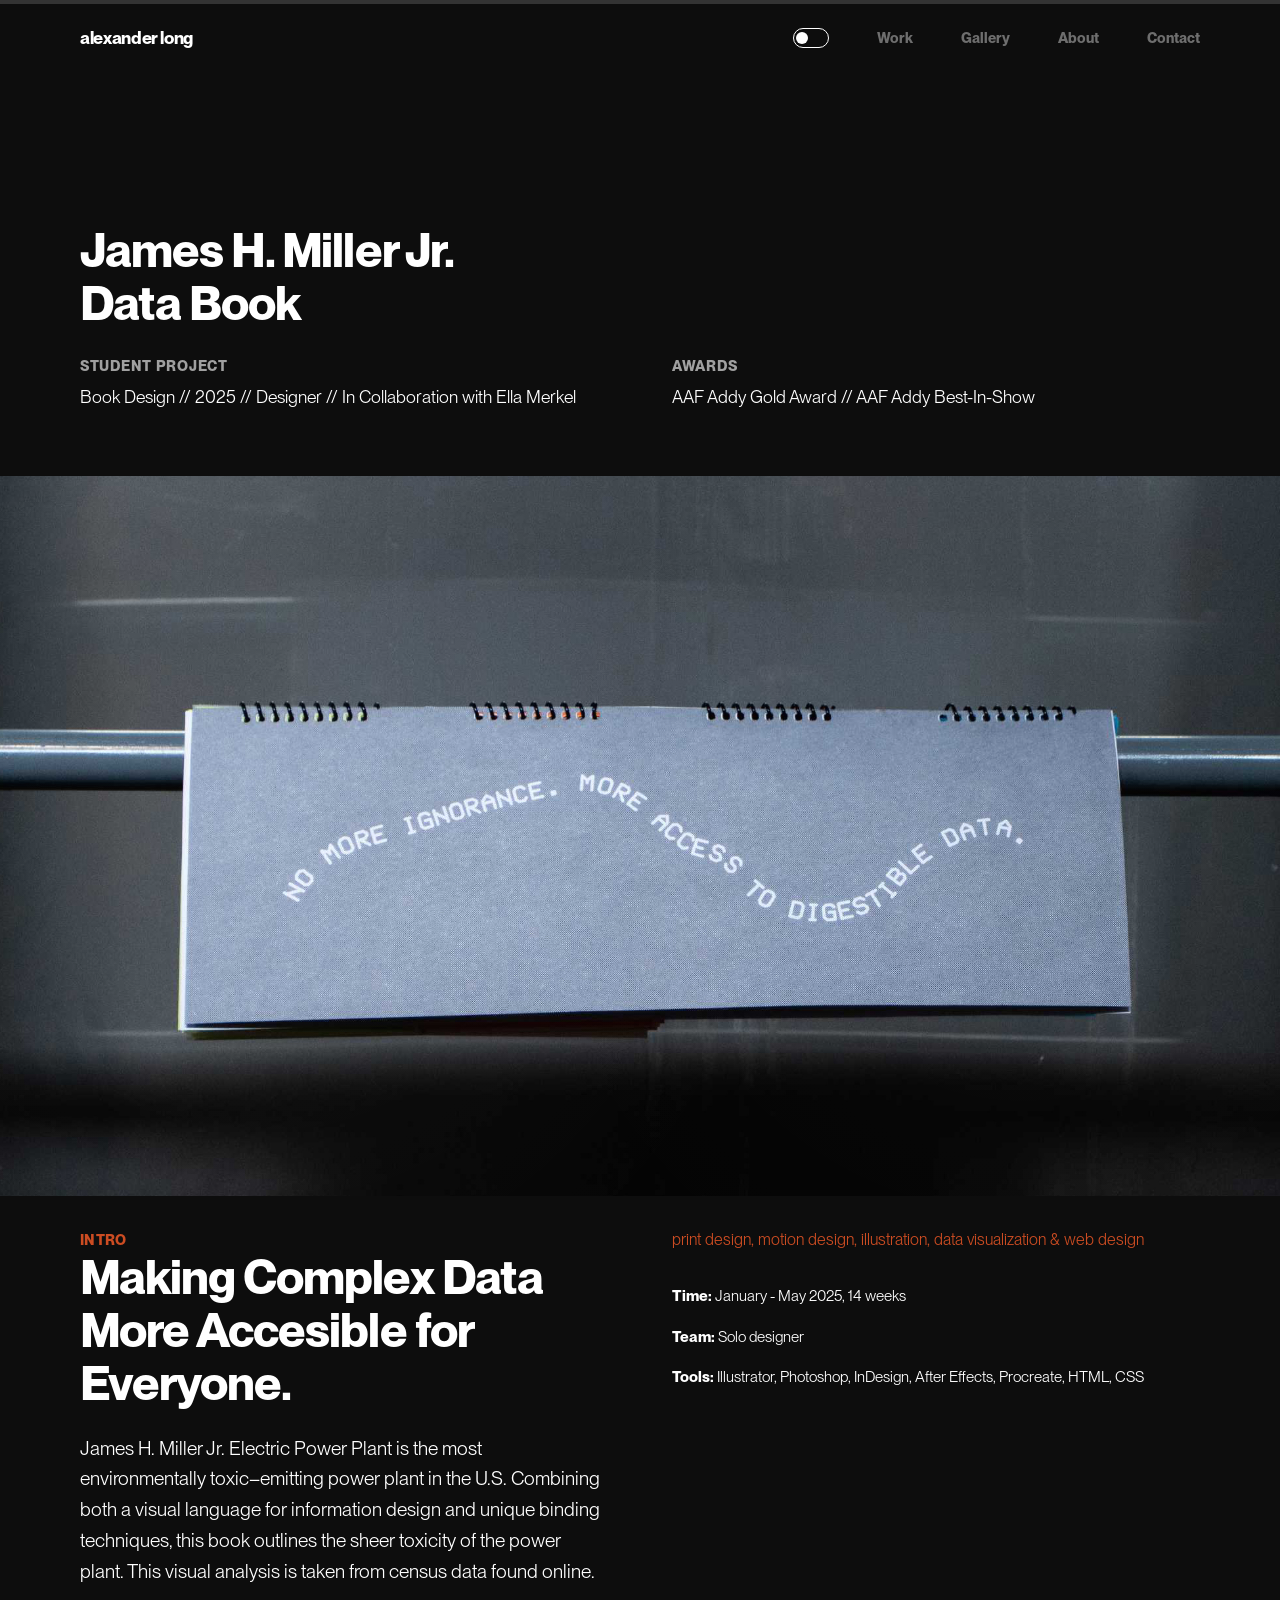
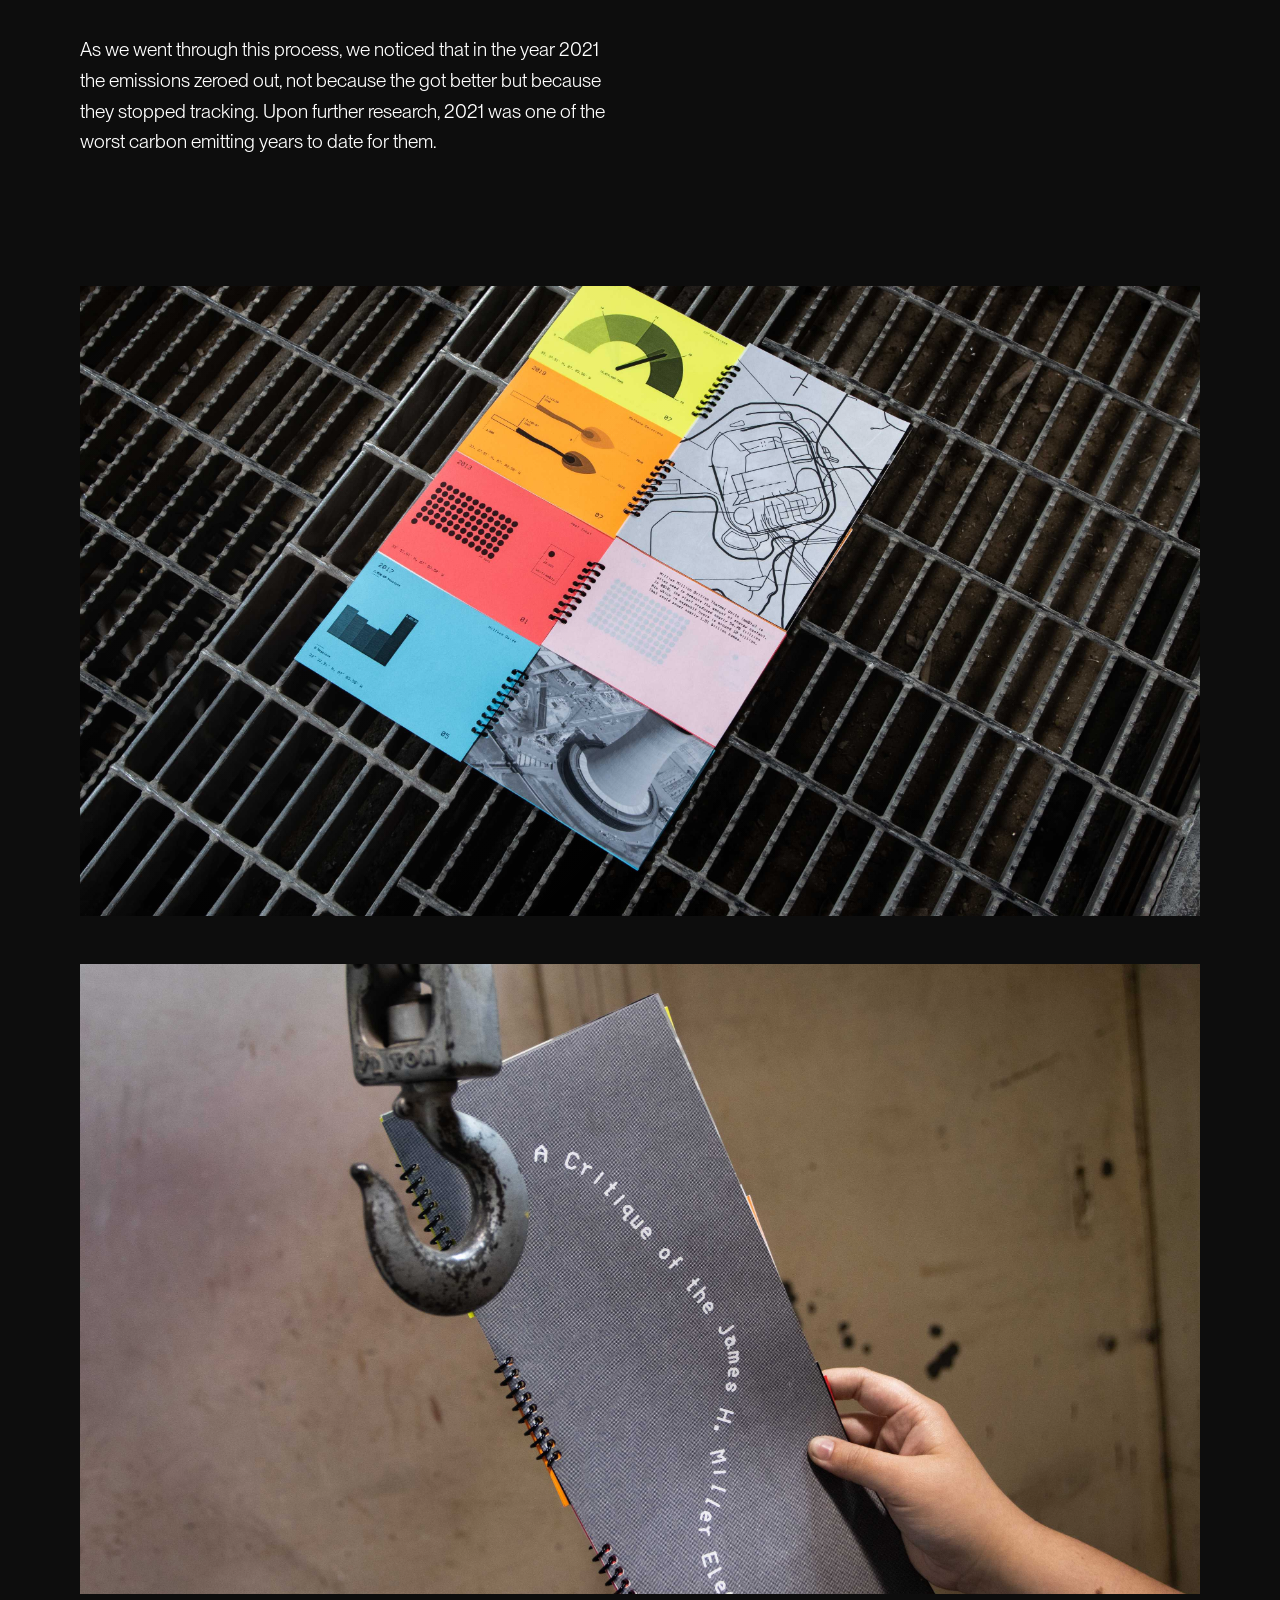
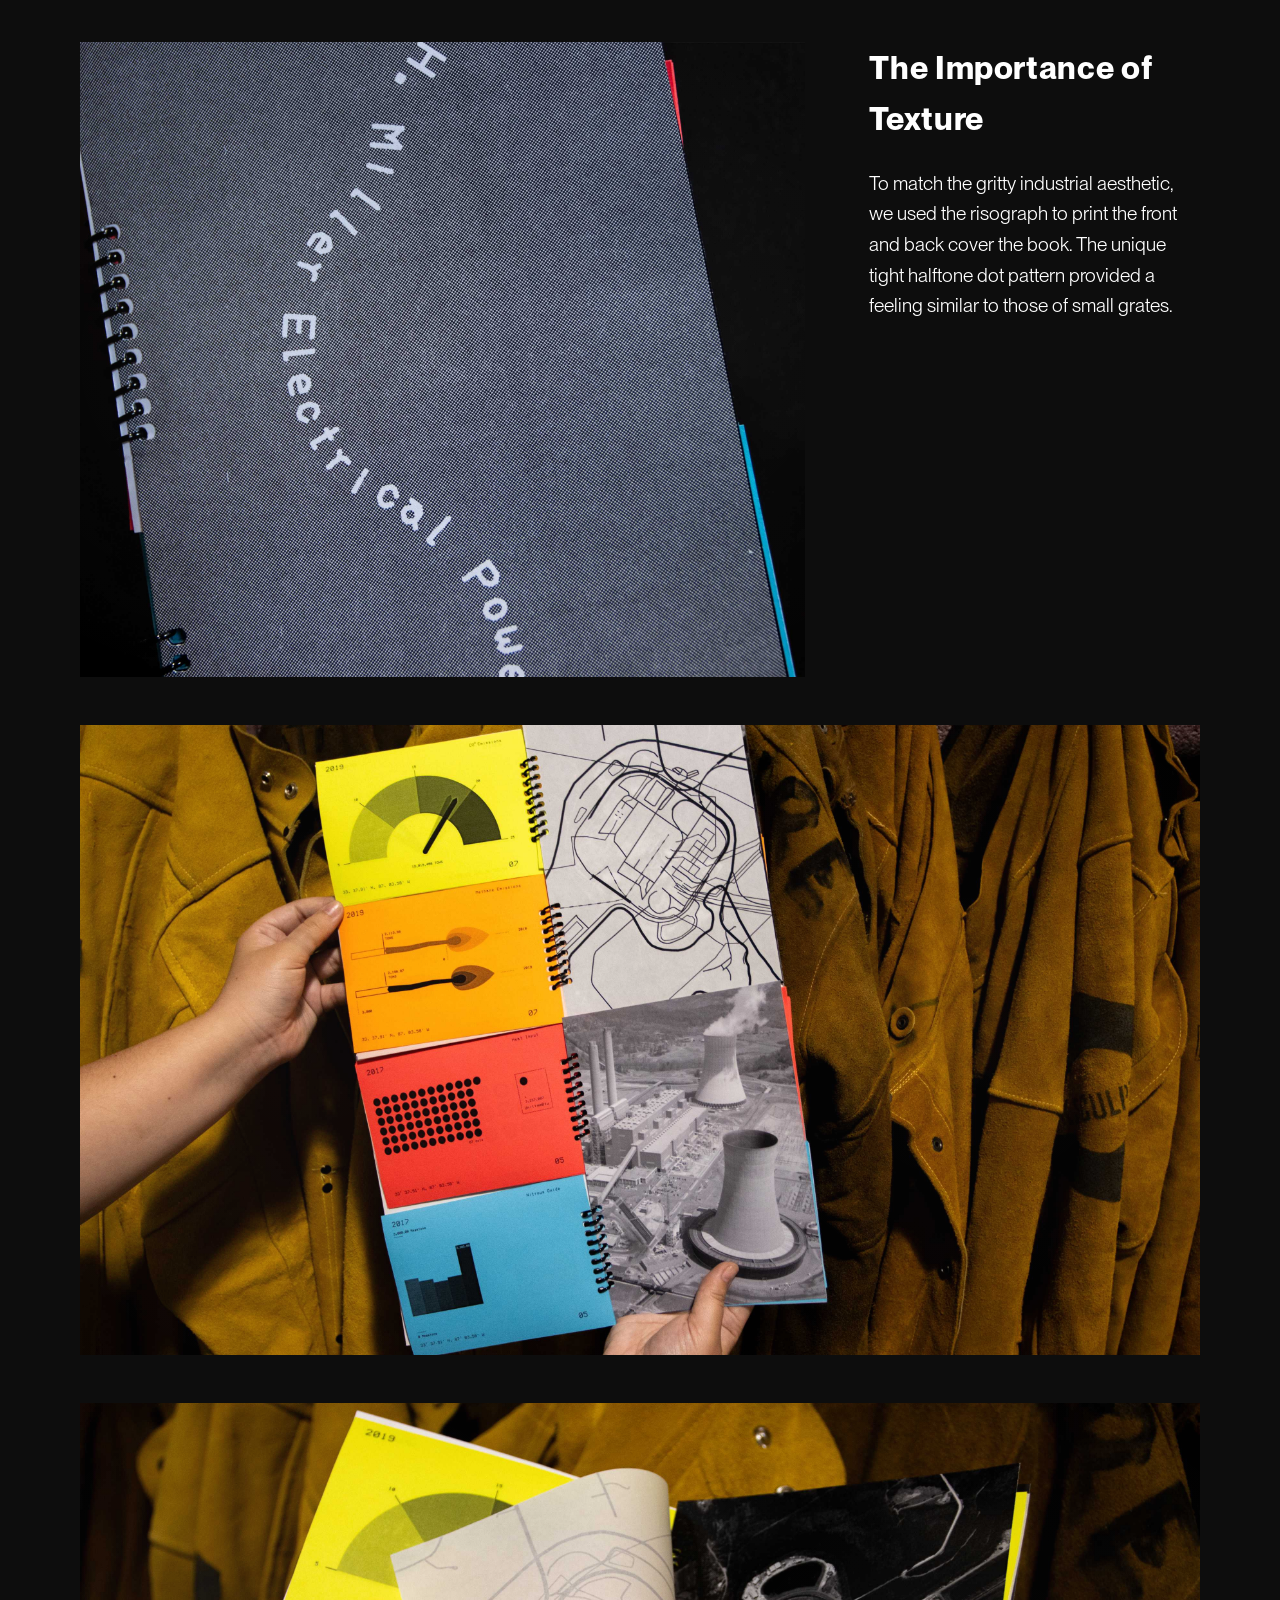
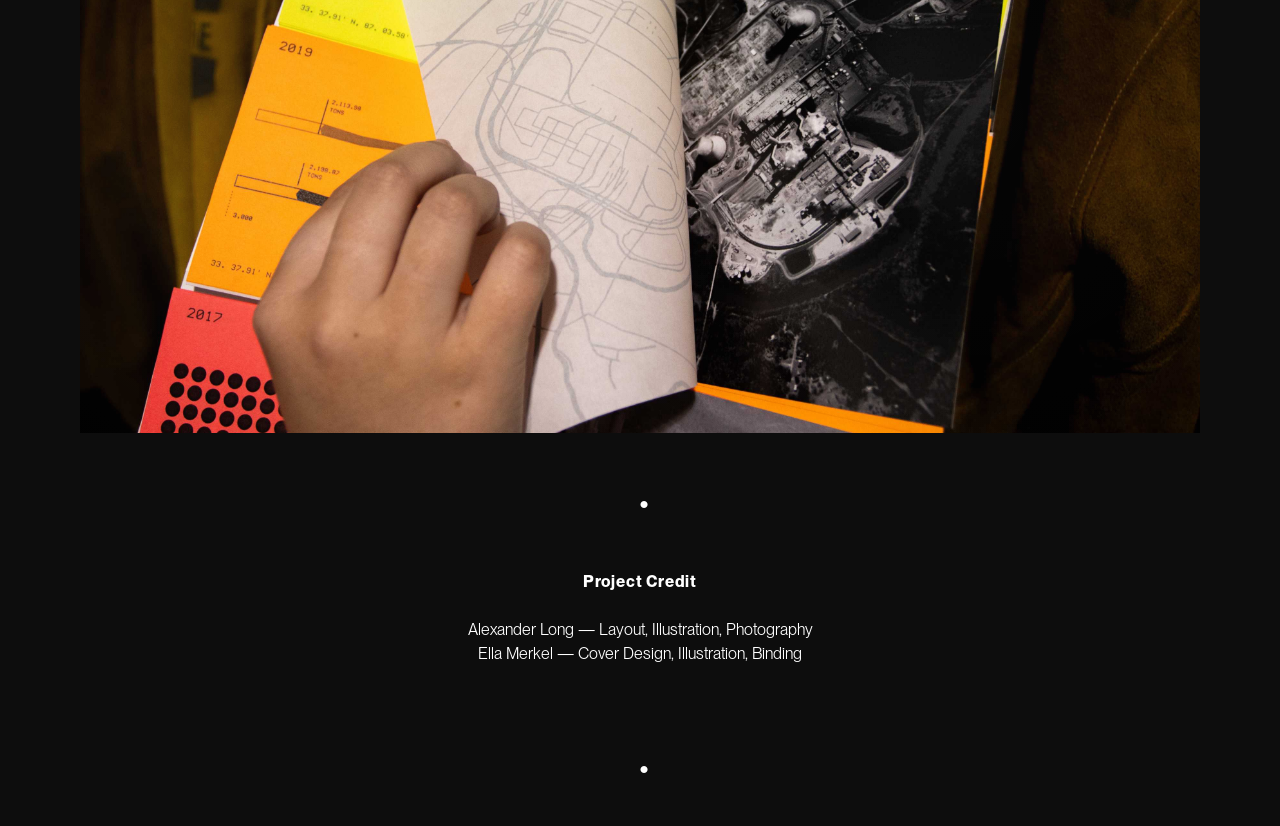
==== index.html @ 1f90d783 "Add project metadata section to the right of intro Co-authored-by: Cursor <cursoragent@cursor.com>" ====
<!DOCTYPE html>
<html lang="en">
<head>
    <meta charset="UTF-8">
    <meta name="viewport" content="width=device-width, initial-scale=1.0">
    <title>Alexander Long - Portfolio</title>
    <link rel="stylesheet" href="styles.css">
</head>
<body>
    <div id="scroll-progress">
        <div id="scroll-progress-bar"></div>
    </div>

    <div id="loading-screen">
        <div class="loading-icon"></div>
    </div>

    <header>
        <div class="logo">alexander long</div>
        <nav>
            <button id="theme-toggle" aria-label="Toggle dark/light mode">
                <span class="toggle-slider"></span>
            </button>
            <ul>
                <li><a href="#work" class="active">Work</a></li>
                <li><a href="page2.html">Gallery</a></li>
                <li><a href="#about">About</a></li>
                <li><a href="#contact">Contact</a></li>
            </ul>
        </nav>
    </header>

    <main>
        <section class="project-title">
            <h1 id="project-heading">James H. Miller Jr.<br>Data Book Design</h1>
        </section>

        <section class="project-info">
            <div class="info-section">
                <h3>Student Project</h3>
                <p>Book Design // 2025 // Designer // In Collaboration with Ella Merkel</p>
            </div>
            <div class="info-section">
                <h3>Awards</h3>
                <p>AAF Addy Gold Award // AAF Addy Best-In-Show</p>
            </div>
        </section>

        <div id="gallery-container">
            <section class="content-area"></section>
        </div>

        <section class="intro-section">
            <div class="intro-left">
                <h3 class="intro-label">INTRO</h3>
                <h2 class="intro-title">An Environmental Critique of an Electrical Power Plant</h2>
                <div class="intro-content">
                    <p>TGR Learning Labs are a signature part of Tiger Woods' TGR Foundation, supported by direct investment and involvement from Tiger himself. Launched in 2006 with a focus on closing the opportunity gap for students from under-resourced communities, each individual Learning Lab empowers young people to create a future all their own.</p>
                    <p>With a flagship location in Anaheim and plans for more in the works, the team asked us to help them build a brand that could scale nationally and attract more students than ever before.</p>
                </div>
            </div>
            <div class="intro-metadata">
                <p class="metadata-tags">print design, motion design, illustration, data visualization & web design</p>
                <p class="metadata-item"><strong>Time:</strong> January - May 2025, 14 weeks</p>
                <p class="metadata-item"><strong>Team:</strong> Solo designer</p>
                <p class="metadata-item"><strong>Tools:</strong> Illustrator, Photoshop, InDesign, After Effects, Procreate, HTML, CSS</p>
            </div>
        </section>

        <div id="gallery-container-rest">
            <section class="content-area"></section>
            <section class="content-area"></section>
            <section class="content-area"></section>
        </div>

        <section class="image-text-section">
            <div class="image-text-image">
                <section class="content-area"></section>
            </div>
            <div class="image-text-content">
                <h3 class="image-text-label">The Importance of Texture</h3>
                <p>Add your text content here. This section appears to the right of the 4th image and uses the same styling as the intro section paragraphs.</p>
            </div>
        </section>

        <div id="gallery-container-end">
            <section class="content-area"></section>
            <section class="content-area"></section>
        </div>

        <section class="project-credit">
            <h2>Project Credit</h2>
            <div class="credit-list">
                <p>Alexander Long — Layout, Illustration, Photography</p>
                <p>Ella Merkel — Cover Design, Illustration, Binding</p>
            </div>
        </section>
    </main>

    <script data-cfasync="false" src="/cdn-cgi/scripts/5c5dd728/cloudflare-static/email-decode.min.js"></script><script>
        // Loading screen animation
        (function() {
            var loadingScreen = document.getElementById('loading-screen');
            var startTime = Date.now();
            var minLoadTime = 800; // Minimum 1.5 seconds
            
            window.addEventListener('load', function() {
                var elapsed = Date.now() - startTime;
                var remaining = Math.max(0, minLoadTime - elapsed);
                
                setTimeout(function() {
                    loadingScreen.classList.add('loaded');
                }, remaining);
            });
        })();

        // Load project data from Pages CMS–editable JSON (images + title + content)
        (function loadProjectData() {
            const containerFirst = document.getElementById('gallery-container');
            const containerRest = document.getElementById('gallery-container-rest');
            const imageTextSection = document.querySelector('.image-text-section .image-text-image');
            const imageTextContent = document.querySelector('.image-text-content');
            const containerEnd = document.getElementById('gallery-container-end');
            const heading = document.getElementById('project-heading');
            const introLabel = document.querySelector('.intro-label');
            const introTitle = document.querySelector('.intro-title');
            const introContent = document.querySelector('.intro-content');
            
            fetch('data/project.json')
                .then(function(res) { return res.ok ? res.json() : Promise.reject(); })
                .then(function(data) {
                    // Update project title
                    if (data.title && heading) heading.innerHTML = data.title;
                    
                    // Update intro section
                    if (data.intro_label && introLabel) introLabel.textContent = data.intro_label;
                    if (data.intro_title && introTitle) introTitle.textContent = data.intro_title;
                    if (data.intro_content && introContent) {
                        introContent.innerHTML = '';
                        var paragraphs = data.intro_content.split('\n\n');
                        paragraphs.forEach(function(para) {
                            if (para.trim()) {
                                var p = document.createElement('p');
                                p.textContent = para.trim();
                                introContent.appendChild(p);
                            }
                        });
                    }
                    
                    // Update image-text section content
                    if (imageTextContent) {
                        imageTextContent.innerHTML = '';
                        if (data.image_text_label) {
                            var label = document.createElement('h3');
                            label.className = 'image-text-label';
                            label.textContent = data.image_text_label;
                            imageTextContent.appendChild(label);
                        }
                        if (data.image_text_content) {
                            var p = document.createElement('p');
                            p.textContent = data.image_text_content;
                            imageTextContent.appendChild(p);
                        }
                    }
                    
                    // Load images
                    if (data.sections && Array.isArray(data.sections)) {
                        // First image goes in gallery-container
                        if (containerFirst && data.sections[0]) {
                            containerFirst.innerHTML = '';
                            var el = document.createElement('section');
                            el.className = 'content-area';
                            if (data.sections[0].image && data.sections[0].image.trim()) {
                                var img = document.createElement('img');
                                img.src = data.sections[0].image.replace(/^\//, '');
                                img.alt = '';
                                img.setAttribute('loading', 'lazy');
                                el.appendChild(img);
                            }
                            containerFirst.appendChild(el);
                        }
                        // Images 2-3 go in gallery-container-rest
                        if (containerRest) {
                            containerRest.innerHTML = '';
                            data.sections.slice(1, 3).forEach(function(section) {
                                var el = document.createElement('section');
                                el.className = 'content-area';
                                if (section.image && section.image.trim()) {
                                    var img = document.createElement('img');
                                    img.src = section.image.replace(/^\//, '');
                                    img.alt = '';
                                    img.setAttribute('loading', 'lazy');
                                    el.appendChild(img);
                                }
                                containerRest.appendChild(el);
                            });
                        }
                        // 4th image goes in image-text-section
                        if (imageTextSection && data.sections[3]) {
                            imageTextSection.innerHTML = '';
                            var el = document.createElement('section');
                            el.className = 'content-area';
                            if (data.sections[3].image && data.sections[3].image.trim()) {
                                var img = document.createElement('img');
                                img.src = data.sections[3].image.replace(/^\//, '');
                                img.alt = '';
                                img.setAttribute('loading', 'lazy');
                                el.appendChild(img);
                            }
                            imageTextSection.appendChild(el);
                        }
                        // Images 5-6 go in gallery-container-end
                        if (containerEnd) {
                            containerEnd.innerHTML = '';
                            data.sections.slice(4).forEach(function(section) {
                                var el = document.createElement('section');
                                el.className = 'content-area';
                                if (section.image && section.image.trim()) {
                                    var img = document.createElement('img');
                                    img.src = section.image.replace(/^\//, '');
                                    img.alt = '';
                                    img.setAttribute('loading', 'lazy');
                                    el.appendChild(img);
                                }
                                containerEnd.appendChild(el);
                            });
                        }
                    }
                })
                .catch(function() { /* keep default HTML */ });
        })();

        // Header show/hide on scroll
        let lastScrollTop = 0;
        const header = document.querySelector('header');
        const scrollThreshold = 100; // Minimum scroll before hiding header

        window.addEventListener('scroll', function() {
            let scrollTop = window.pageYOffset || document.documentElement.scrollTop;
            
            // Only apply effect after scrolling past threshold
            if (scrollTop > scrollThreshold) {
                if (scrollTop > lastScrollTop) {
                    // Scrolling down - hide header
                    header.classList.add('header-hidden');
                } else {
                    // Scrolling up - show header
                    header.classList.remove('header-hidden');
                }
            } else {
                // Near top of page - always show header
                header.classList.remove('header-hidden');
            }
            
            lastScrollTop = scrollTop;
        });


        // First image bleed-to-edge scroll effect
        (function() {
            var firstGallery = document.getElementById('gallery-container');
            var introSection = document.querySelector('.intro-section');
            
            if (!firstGallery || !introSection) return;
            
            function handleScroll() {
                var introTop = introSection.getBoundingClientRect().top;
                var windowHeight = window.innerHeight;
                
                // Start transition when intro section is about to come into view
                if (introTop < windowHeight * 1.2) {
                    firstGallery.classList.add('scrolled');
                } else {
                    firstGallery.classList.remove('scrolled');
                }
            }
            
            window.addEventListener('scroll', handleScroll);
            handleScroll(); // Check initial state
        })();

        // Scroll progress indicator
        (function() {
            var progressBar = document.getElementById('scroll-progress-bar');
            
            function updateProgressBar() {
                var scrollTop = window.pageYOffset || document.documentElement.scrollTop;
                var docHeight = document.documentElement.scrollHeight - document.documentElement.clientHeight;
                var scrollPercent = (scrollTop / docHeight) * 100;
                
                if (progressBar) {
                    progressBar.style.width = scrollPercent + '%';
                }
            }
            
            window.addEventListener('scroll', updateProgressBar);
            window.addEventListener('resize', updateProgressBar);
            updateProgressBar(); // Initial state
        })();

        // Theme toggle functionality
        (function() {
            var themeToggle = document.getElementById('theme-toggle');
            var html = document.documentElement;
            
            // Check for saved theme preference or default to dark
            var currentTheme = localStorage.getItem('theme') || 'dark';
            
            // Apply saved theme on load
            if (currentTheme === 'light') {
                html.setAttribute('data-theme', 'light');
            } else {
                html.removeAttribute('data-theme');
            }
            
            // Toggle theme on button click
            themeToggle.addEventListener('click', function() {
                var theme = html.getAttribute('data-theme');
                
                if (theme === 'light') {
                    html.removeAttribute('data-theme');
                    localStorage.setItem('theme', 'dark');
                } else {
                    html.setAttribute('data-theme', 'light');
                    localStorage.setItem('theme', 'light');
                }
            });
        })();
    </script>
</body>
</html>
---- styles.css ----
/* Portfolio site – main stylesheet */

@font-face {
    font-family: 'PP Neue Montreal';
    src: url('fonts/PPNeueMontreal-Book.otf') format('opentype');
    font-weight: 400;
    font-style: normal;
}

@font-face {
    font-family: 'PP Neue Montreal';
    src: url('fonts/PPNeueMontreal-Bold.otf') format('opentype');
    font-weight: 700;
    font-style: normal;
}

:root {
    --bg-color: #0D0D0D;
    --text-color: #ffffff;
    --text-secondary: #a0a0a0;
    --accent-color: #ffffff;
}

[data-theme="light"] {
    --bg-color: #ffffff;
    --text-color: #0D0D0D;
    --text-secondary: #666666;
    --accent-color: #0D0D0D;
}

[data-theme="light"] #scroll-progress {
    background-color: #e0e0e0;
}

* {
    margin: 0;
    padding: 0;
    box-sizing: border-box;
}

body {
    font-family: 'PP Neue Montreal', sans-serif;
    background-color: var(--bg-color);
    color: var(--text-color);
    line-height: 1.6;
    overflow-x: hidden;
    transition: background-color 0.3s ease, color 0.3s ease;
}

/* Scroll Progress Indicator */
#scroll-progress {
    position: fixed;
    top: 0;
    left: 0;
    width: 100%;
    height: 4px;
    background-color: #333333;
    z-index: 9998;
}

#scroll-progress-bar {
    height: 100%;
    width: 0%;
    background-color: #cc4c22;
    transition: width 0.1s ease-out;
}

/* Loading Screen */
#loading-screen {
    position: fixed;
    top: 0;
    left: 0;
    width: 100%;
    height: 100%;
    background-color: #cc4c22;
    display: flex;
    align-items: center;
    justify-content: center;
    z-index: 9999;
    transition: transform 1.5s cubic-bezier(0.65, 0, 0.35, 1);
}

#loading-screen.loaded {
    transform: translateY(-100%);
}

.loading-icon {
    font-size: 2.5rem;
    animation: flip 1.5s ease-in-out infinite;
}

.loading-icon::before {
    content: '⌛';
    display: block;
}

@keyframes flip {
    0%, 100% {
        transform: rotate(0deg);
    }
    50% {
        transform: rotate(180deg);
    }
}

/* Header */
header {
    display: flex;
    justify-content: space-between;
    align-items: center;
    padding: 1.5rem 5rem;
    position: fixed;
    width: 100%;
    top: 0;
    left: 0;
    z-index: 1000;
    background-color: var(--bg-color);
    transition: transform 0.3s ease, background-color 0.3s ease;
}

header.header-hidden {
    transform: translateY(-100%);
}

@keyframes slideDown {
    from {
        transform: translateY(-100%);
        opacity: 0;
    }
    to {
        transform: translateY(0);
        opacity: 1;
    }
}

.logo {
    font-family: 'PP Neue Montreal', sans-serif;
    font-size: 1.1rem;
    font-weight: 700;
    letter-spacing: -0.02em;
}

nav {
    display: flex;
    align-items: center;
    gap: 3rem;
}

nav ul {
    display: flex;
    list-style: none;
    gap: 3rem;
}

nav a {
    color: var(--text-color);
    text-decoration: none;
    font-size: 0.9rem;
    position: relative;
    padding-bottom: 0.25rem;
    transition: opacity 0.3s ease;
    opacity: 0.4;
    font-weight: 700;
}

nav a::after {
    content: '';
    position: absolute;
    bottom: 0;
    left: 0;
    width: 0;
    height: 2px;
    background-color: var(--accent-color);
    transition: width 0.3s ease;
}

nav a:hover::after {
    width: 100%;
}

nav a:hover {
    opacity: 1;
}

/* Main Content */
main {
    padding-top: 14rem;
    padding-left: 5rem;
    padding-right: 5rem;
    animation: fadeIn 0.8s ease-out 0.2s backwards;
}

/* First gallery container bleeds to edge initially */
#gallery-container {
    margin: 0 -5rem;
    transition: margin 0.6s cubic-bezier(0.4, 0, 0.2, 1);
}

#gallery-container.scrolled {
    margin: 0;
}

#gallery-container .content-area {
    transition: all 0.9s cubic-bezier(0.4, 0, 0.2, 1);
}

@keyframes fadeIn {
    from {
        opacity: 0;
        transform: translateY(20px);
    }
    to {
        opacity: 1;
        transform: translateY(0);
    }
}

/* Project Title */
.project-title {
    margin-bottom: 1.5rem;
}

.project-title h1 {
    font-family: 'PP Neue Montreal', sans-serif;
    font-weight: 700;
    font-size: clamp(2rem, 4vw, 3rem);
    line-height: 1.1;
    letter-spacing: -0.02em;
    margin-bottom: 0.5rem;
    animation: slideUp 0.8s ease-out 0.4s backwards;
}

@keyframes slideUp {
    from {
        opacity: 0;
        transform: translateY(30px);
    }
    to {
        opacity: 1;
        transform: translateY(0);
    }
}

/* Project Info Grid */
.project-info {
    display: grid;
    grid-template-columns: 1fr 1fr;
    gap: 4rem;
    margin-bottom: 4rem;
    animation: fadeIn 0.8s ease-out 0.6s backwards;
}

.info-section h3 {
    font-size: 0.9rem;
    font-weight: 700;
    margin-bottom: 0.25rem;
    letter-spacing: 0.05em;
    text-transform: uppercase;
    color: var(--text-secondary);
}

.info-section p {
    font-size: 1.1rem;
    line-height: 1.8;
    color: var(--text-color);
    font-weight: 400;
}

/* Content Area */
.content-area {
    width: 100%;
    aspect-ratio: 16 / 9;
    background: linear-gradient(135deg, #1a1a1a 0%, #2d2d2d 100%);
    border-radius: 0;
    margin-top: 2rem;
    margin-bottom: 3rem;
    position: relative;
    overflow: hidden;
}

.content-area:last-of-type {
    margin-bottom: 2rem;
}

/* Images from Pages CMS – fill the content area */
.content-area img {
    display: block;
    width: 100%;
    height: 100%;
    object-fit: cover;
}

/* Intro Section */
.intro-section {
    margin: 2rem 0 8rem;
    display: grid;
    grid-template-columns: 1fr 1fr;
    gap: 4rem;
    align-items: start;
}

.intro-left {
    grid-column: 1;
}

/* Image + Text Section (for 4th content area) */
.image-text-section {
    margin-top: 2rem;
    margin-bottom: 3rem;
    display: grid;
    grid-template-columns: 1fr 1fr 1fr;
    gap: 4rem;
    align-items: start;
}

.image-text-image {
    grid-column: 1 / 3;
}

.image-text-image .content-area {
    aspect-ratio: 8 / 7;
    margin-top: 1rem;
    margin-bottom: 0;
}

.image-text-content {
    grid-column: 3;
    display: flex;
    flex-direction: column;
    gap: 1.5rem;
    margin-top: 1rem;
}

.image-text-label {
    font-size: 2rem;
    font-weight: 700;
    color: var(--text-color);
    text-transform: none;
    letter-spacing: 0.02em;
    margin: 0;
}

.image-text-content p {
    font-size: 1.2rem;
    line-height: 1.6;
    color: var(--text-color);
    font-weight: 400;
    margin: 0;
}

.intro-label {
    font-size: 0.9rem;
    font-weight: 700;
    color: #cc4c22;
    text-transform: none;
    letter-spacing: 0.02em;
    margin-bottom: 0rem;
}

.intro-title {
    font-family: 'PP Neue Montreal', sans-serif;
    font-size: clamp(2rem, 4vw, 3rem);
    font-weight: 700;
    line-height: 1.1;
    letter-spacing: -0.02em;
    margin: 0;
}

.intro-content {
    display: flex;
    flex-direction: column;
    gap: 3rem;
    margin-top: 1.5rem;
}

.intro-metadata {
    grid-column: 2;
    display: flex;
    flex-direction: column;
    gap: 1rem;
}

.metadata-tags {
    font-size: 1rem;
    line-height: 1.5;
    color: #cc4c22;
    font-weight: 400;
    margin: 0 0 1rem 0;
}

.metadata-item {
    font-size: 0.95rem;
    line-height: 1.6;
    color: var(--text-color);
    font-weight: 400;
    margin: 0;
}

.metadata-item strong {
    font-weight: 700;
}

.intro-content p {
    font-size: 1.2rem;
    line-height: 1.6;
    color: var(--text-color);
    font-weight: 400;
    margin: 0;
}

@media (max-width: 768px) {
    .intro-section {
        grid-template-columns: 1fr;
        gap: 2rem;
        margin: 4rem 0 6rem;
    }

    .intro-left,
    .intro-metadata {
        grid-column: 1;
    }

    .intro-title {
        font-size: clamp(2rem, 4vw, 3rem);
    }

    .intro-metadata {
        margin-top: 2rem;
    }

    .image-text-section {
        grid-template-columns: 1fr;
        gap: 2rem;
        margin-top: 3rem;
        margin-bottom: 3rem;
    }

    .image-text-image,
    .image-text-content {
        grid-column: 1;
    }

    .image-text-image .content-area {
        aspect-ratio: 16 / 9; /* Back to normal ratio on mobile */
    }
}

/* Project Credit Section */
.project-credit {
    text-align: center;
    padding: 4rem 5rem 10rem;
    max-width: 800px;
    margin: 0 auto;
    position: relative;
}

.project-credit::before {
    content: '●';
    font-size: 0.6rem;
    position: absolute;
    top: 2rem;
    left: 50%;
    transform: translateX(-50%);
    width: 0px;
    height: 0px;
    background-color: var(--text-color);
}

.project-credit::after {
    content: '●';
    font-size: 0.6rem;
    position: absolute;
    bottom: 4rem;
    left: 50%;
    transform: translateX(-50%);
    width: 0px;
    height: 0px;
    background-color: var(--text-color);
}

.project-credit h2 {
    font-family: 'PP Neue Montreal', sans-serif;
    font-size: 1rem;
    font-weight: 700;
    letter-spacing: 0.05em;
    margin-top: 2.5rem;
    margin-bottom: 1.5rem;
    text-transform: none;
}

.project-credit .credit-list {
    margin-top: 0rem;
    margin-bottom: 0rem;
}

.project-credit .credit-list:last-child {
    margin-bottom: 0;
}

.project-credit p {
    font-size: 1rem;
    line-height: 1.5;
    color: var(--text-color);
    margin: 0;
    font-weight: 400;
}

/* Credits Section */
.credits-section {
    text-align: center;
    padding-top: 4rem;
    padding-bottom: 2rem;
    padding-left: 4rem;
    padding-right: 4rem;
}

.credits-section p {
    font-size: 0.9rem;
    color: var(--text-secondary);
    margin: 0.5rem 0;
    letter-spacing: 0.02em;
    font-weight: 400;
}

.content-area:nth-of-type(2) {
    background: linear-gradient(135deg, #2d2d2d 0%, #1a1a1a 100%);
}

.content-area:nth-of-type(3) {
    background: linear-gradient(135deg, #252525 0%, #353535 100%);
}

.content-area:nth-of-type(4) {
    background: linear-gradient(135deg, #1f1f1f 0%, #2a2a2a 100%);
}

.content-area:nth-of-type(5) {
    background: linear-gradient(135deg, #2a2a2a 0%, #1f1f1f 100%);
}

.content-area:nth-of-type(6) {
    background: linear-gradient(135deg, #232323 0%, #323232 100%);
}

.content-area::before {
    content: '';
    position: absolute;
    top: 0;
    left: 0;
    right: 0;
    bottom: 0;
    background:
        radial-gradient(circle at 20% 50%, rgba(255, 255, 255, 0.03) 0%, transparent 50%),
        radial-gradient(circle at 80% 50%, rgba(255, 255, 255, 0.02) 0%, transparent 50%);
    pointer-events: none;
    z-index: 1;
}

/* Responsive Design */
@media (max-width: 768px) {
    header {
        padding: 1.5rem 2rem;
        flex-direction: column;
        gap: 1.5rem;
    }

    nav ul {
        gap: 1.5rem;
    }

    main {
        padding: 10rem 2rem 2rem;
    }

    /* First gallery container bleeds on mobile too */
    #gallery-container {
        margin: 0 -2rem;
    }

    #gallery-container.scrolled {
        margin: 0;
    }

    .project-info {
        grid-template-columns: 1fr;
        gap: 2rem;
    }

    .content-area {
        aspect-ratio: 16 / 9;
    }

    .project-credit {
        padding: 4rem 2rem 6rem;
    }

    .project-credit h2 {
        margin-bottom: 2rem;
    }

    .credits-section {
        padding-top: 2rem;
        padding-bottom: 8rem;
        padding-left: 2rem;
        padding-right: 2rem;
    }

    #theme-toggle {
        width: 32px;
        height: 18px;
        border-radius: 9px;
    }

    .toggle-slider {
        width: 10px;
        height: 10px;
        left: 2px;
    }

    [data-theme="light"] .toggle-slider {
        transform: translateX(14px) translateY(-50%);
    }
}

/* Smooth scrolling */
html {
    scroll-behavior: smooth;
}

/* Selection color */
::selection {
    background-color: rgba(255, 255, 255, 0.2);
    color: var(--text-color);
}

/* Scroll animations */
.content-area {
    opacity: 1;
    transform: none;
    position: relative;
}

/* Theme Toggle Switch */
#theme-toggle {
    position: relative;
    width: 36px;
    height: 20px;
    border-radius: 10px;
    border: 1.5px solid var(--text-color);
    background-color: var(--bg-color);
    cursor: pointer;
    padding: 0;
    transition: all 0.3s ease;
    flex-shrink: 0;
}

.toggle-slider {
    position: absolute;
    top: 50%;
    left: 2px;
    width: 12px;
    height: 12px;
    border-radius: 50%;
    background-color: var(--text-color);
    transition: transform 0.3s ease;
    display: block;
    transform: translateY(-50%);
}

[data-theme="light"] .toggle-slider {
    transform: translateX(16px) translateY(-50%);
}
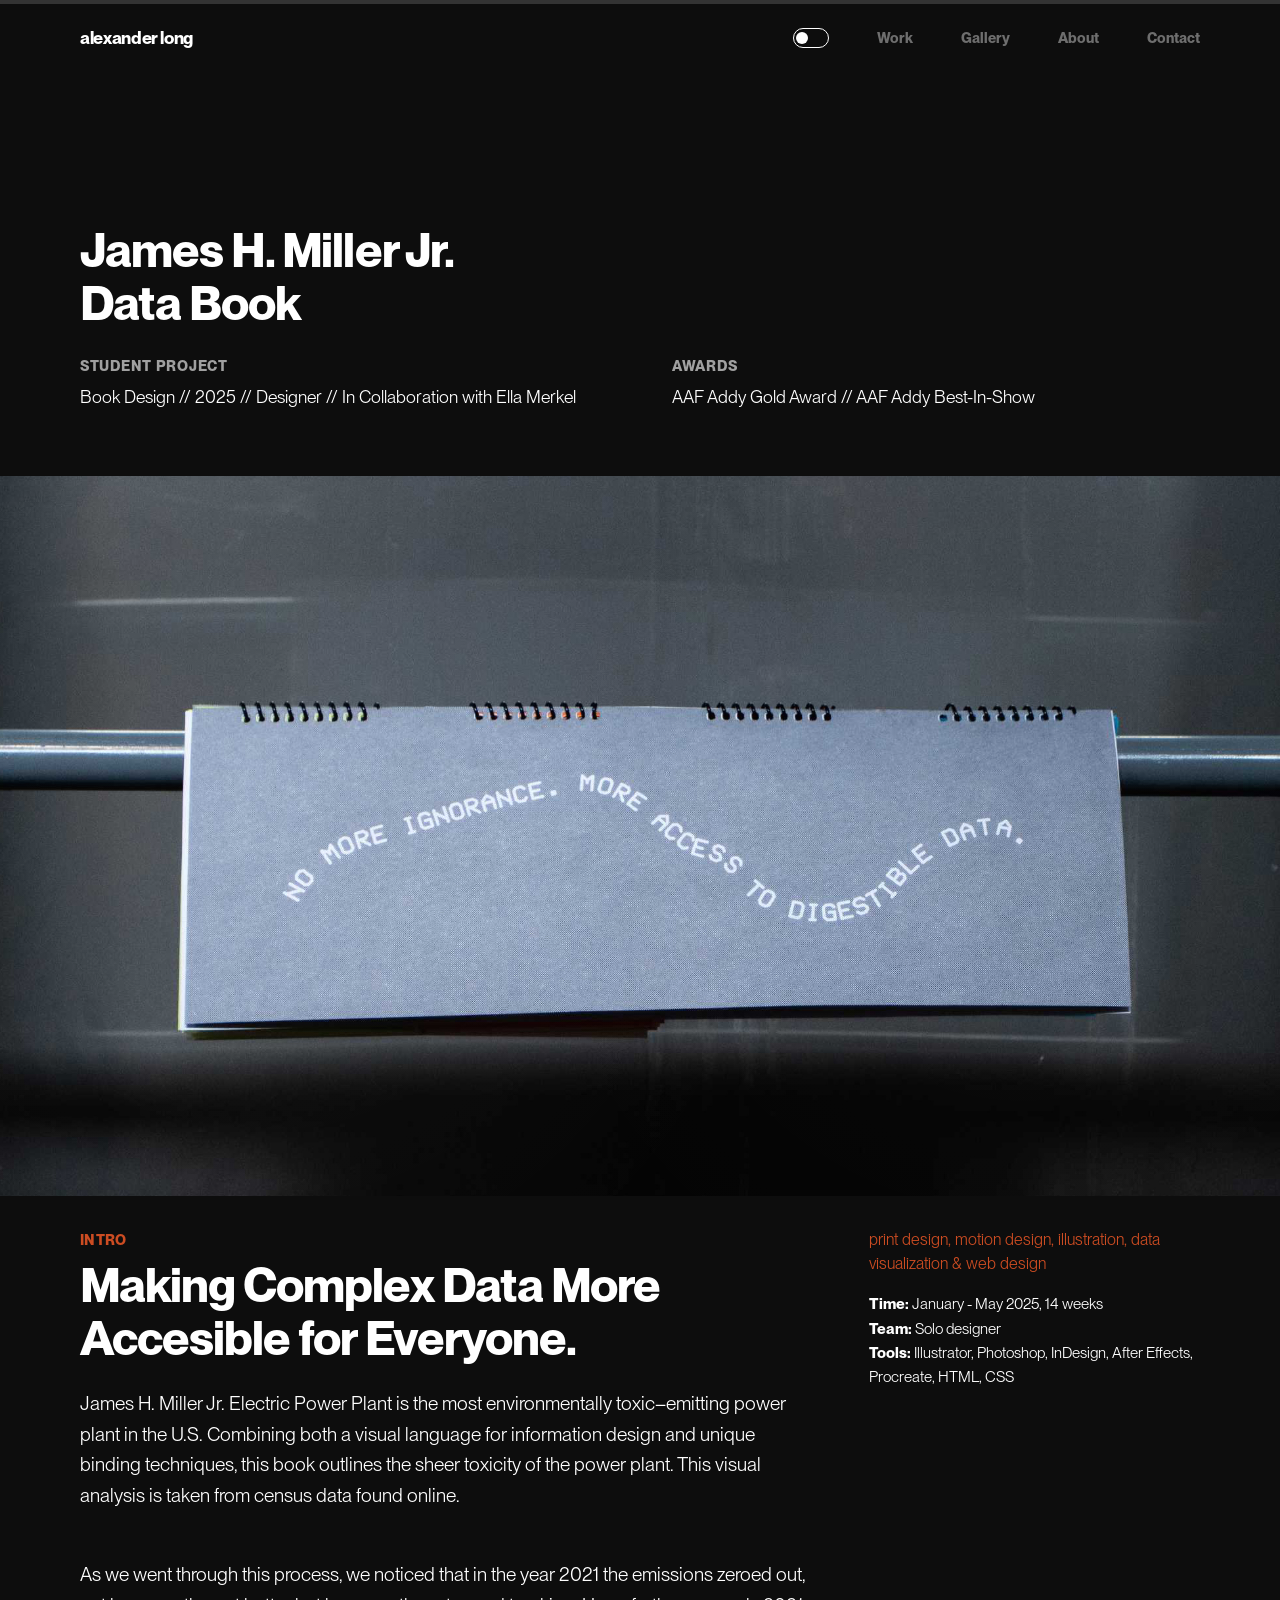
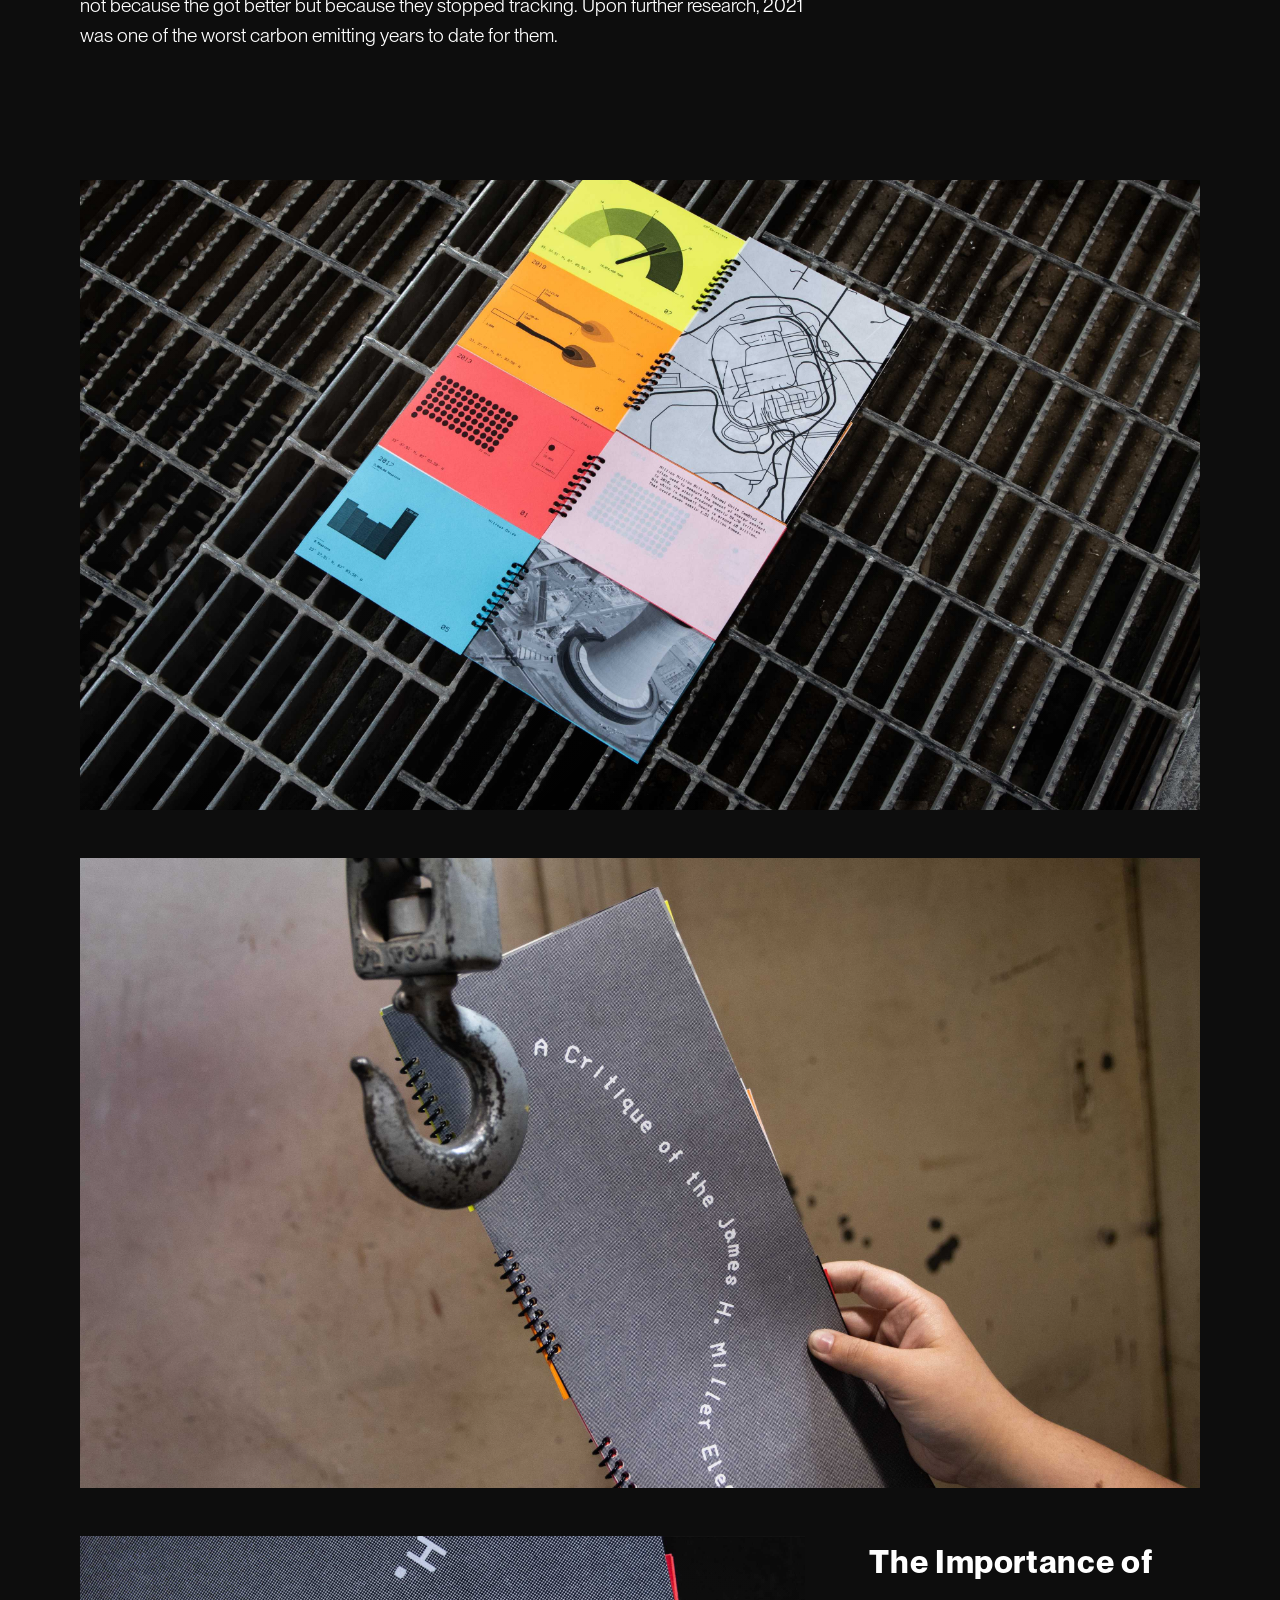
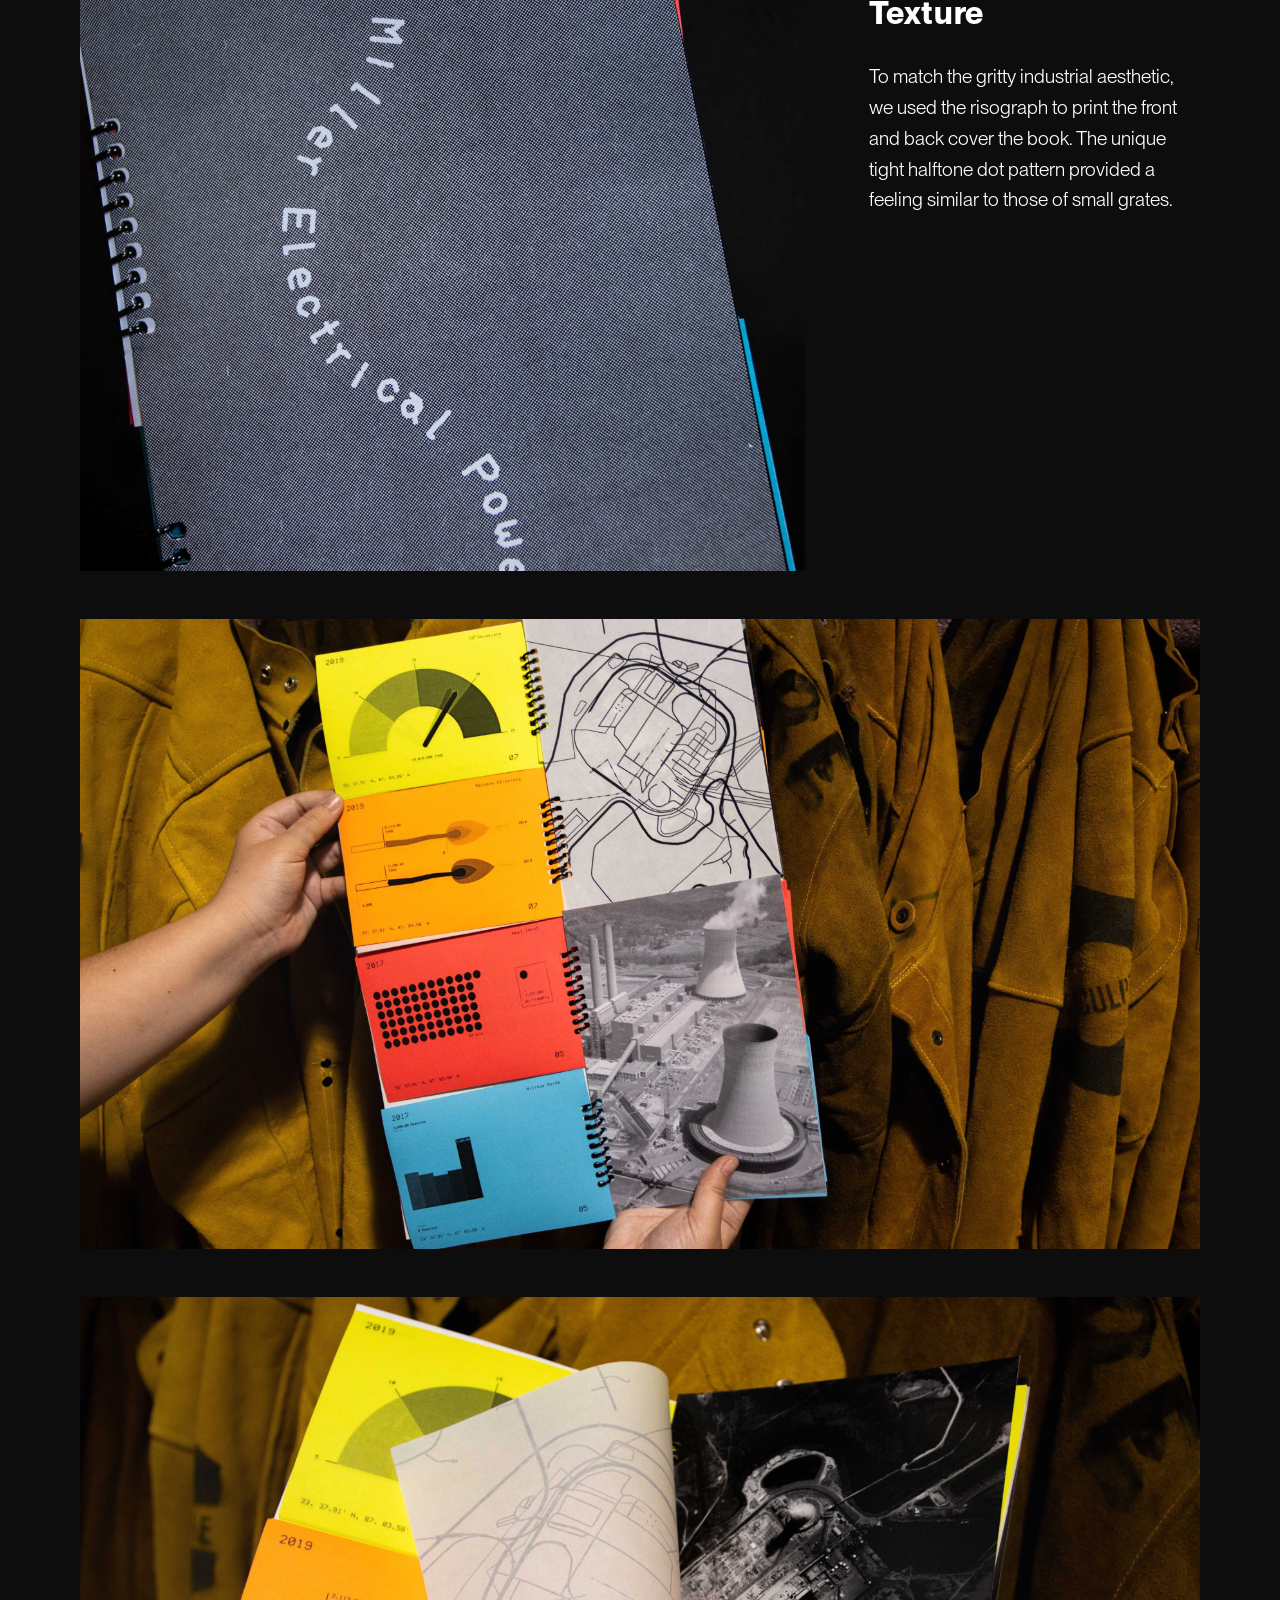
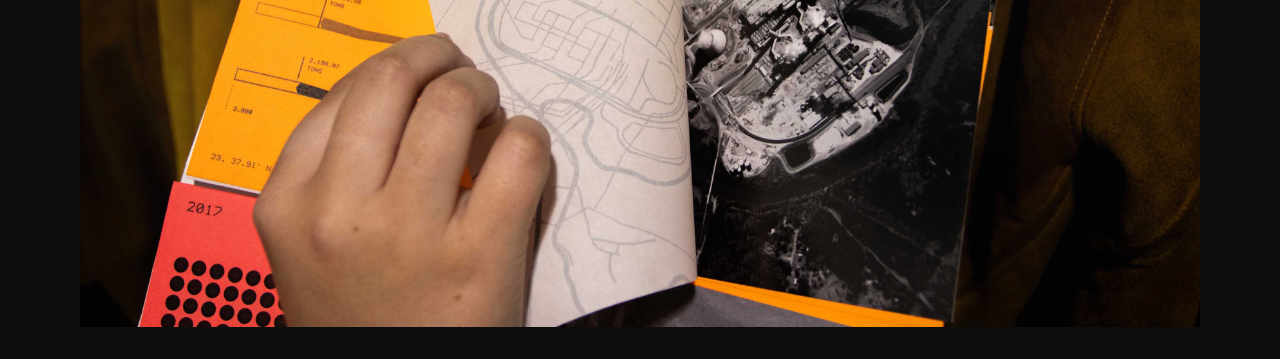
==== commit 9c0d08c5: "Remove project credit section from bottom of index.html Co-authored-by: Cursor <cursoragent@cursor.c" ====
--- a/index.html
+++ b/index.html
@@ -87,14 +87,6 @@
             <section class="content-area"></section>
             <section class="content-area"></section>
         </div>
-
-        <section class="project-credit">
-            <h2>Project Credit</h2>
-            <div class="credit-list">
-                <p>Alexander Long — Layout, Illustration, Photography</p>
-                <p>Ella Merkel — Cover Design, Illustration, Binding</p>
-            </div>
-        </section>
     </main>
 
     <script data-cfasync="false" src="/cdn-cgi/scripts/5c5dd728/cloudflare-static/email-decode.min.js"></script><script>
--- a/styles.css
+++ b/styles.css
@@ -294,13 +294,13 @@
 .intro-section {
     margin: 2rem 0 8rem;
     display: grid;
-    grid-template-columns: 1fr 1fr;
+    grid-template-columns: 1fr 1fr 1fr;
     gap: 4rem;
     align-items: start;
 }
 
 .intro-left {
-    grid-column: 1;
+    grid-column: 1 / 3;
 }
 
 /* Image + Text Section (for 4th content area) */
@@ -354,7 +354,7 @@
     color: #cc4c22;
     text-transform: none;
     letter-spacing: 0.02em;
-    margin-bottom: 0rem;
+    margin-bottom: 0.5rem;
 }
 
 .intro-title {
@@ -374,10 +374,10 @@
 }
 
 .intro-metadata {
-    grid-column: 2;
+    grid-column: 3;
     display: flex;
     flex-direction: column;
-    gap: 1rem;
+    gap: 0rem;
 }
 
 .metadata-tags {
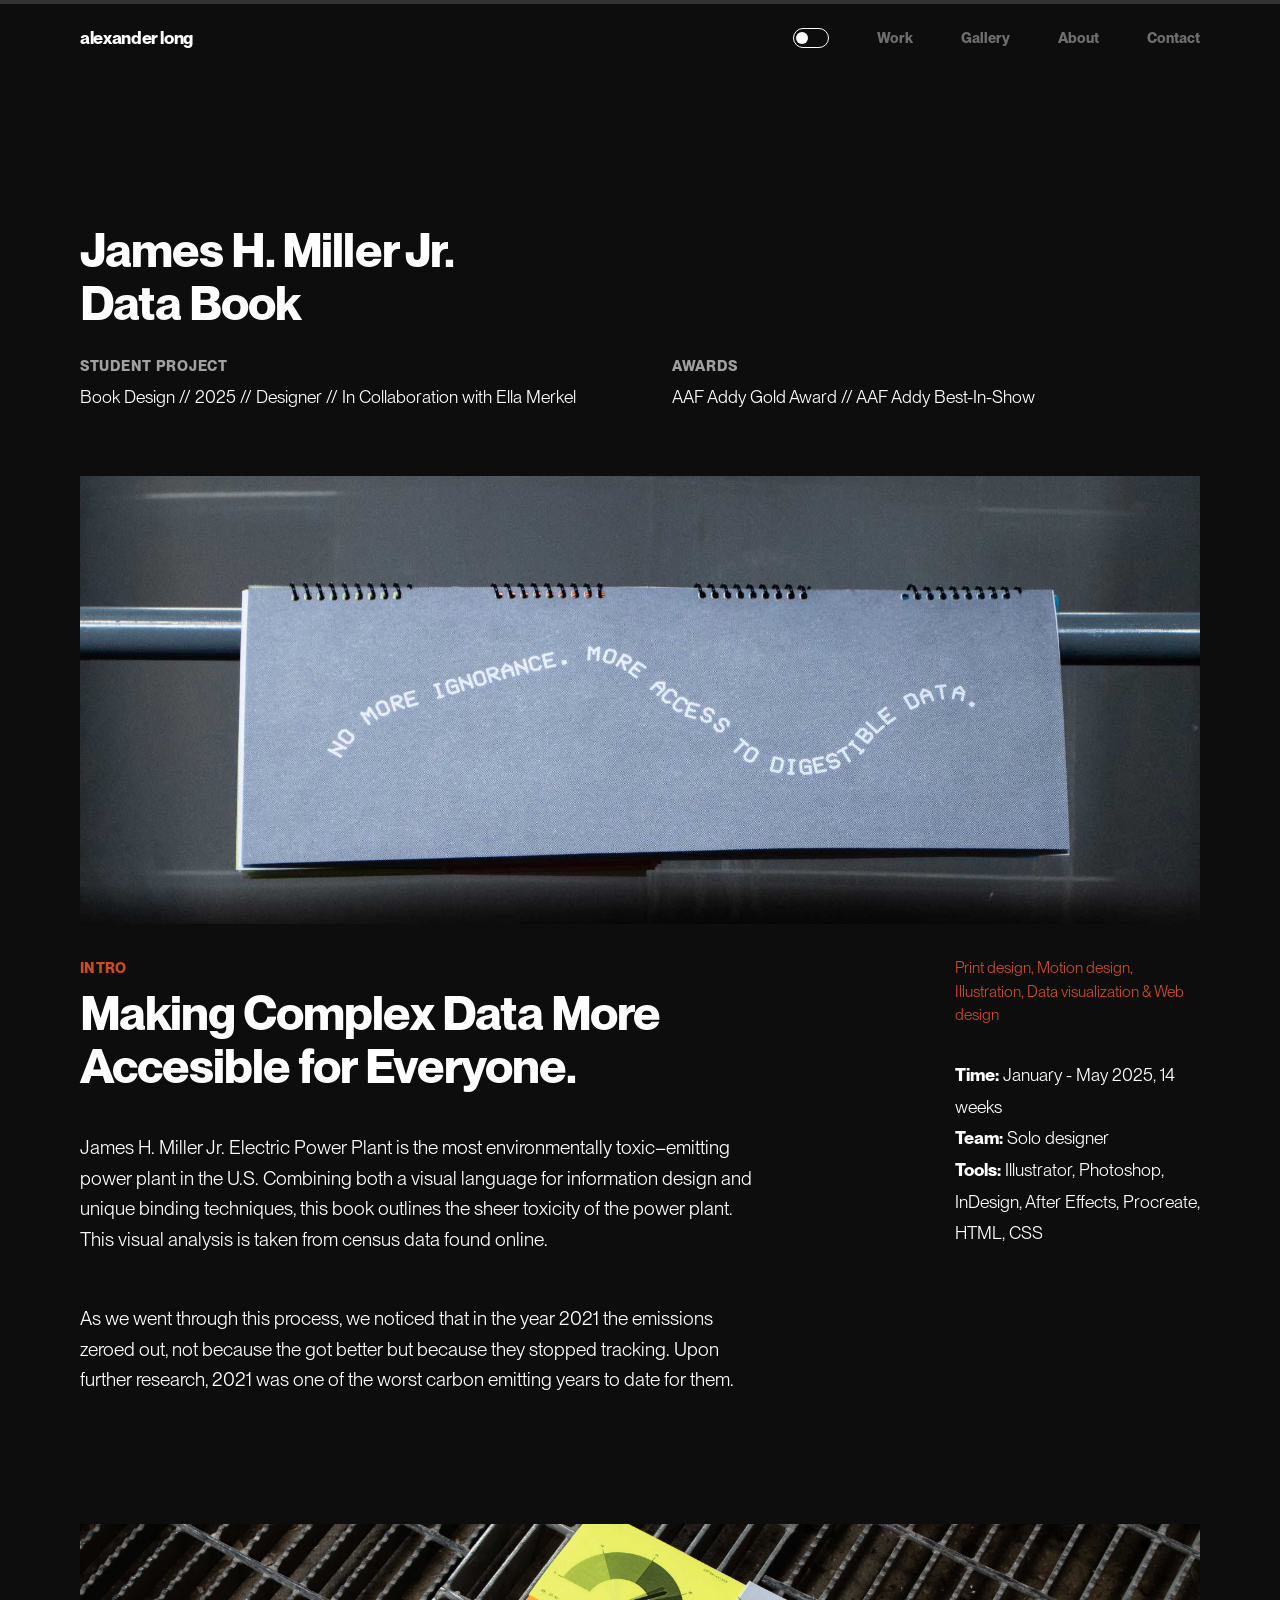
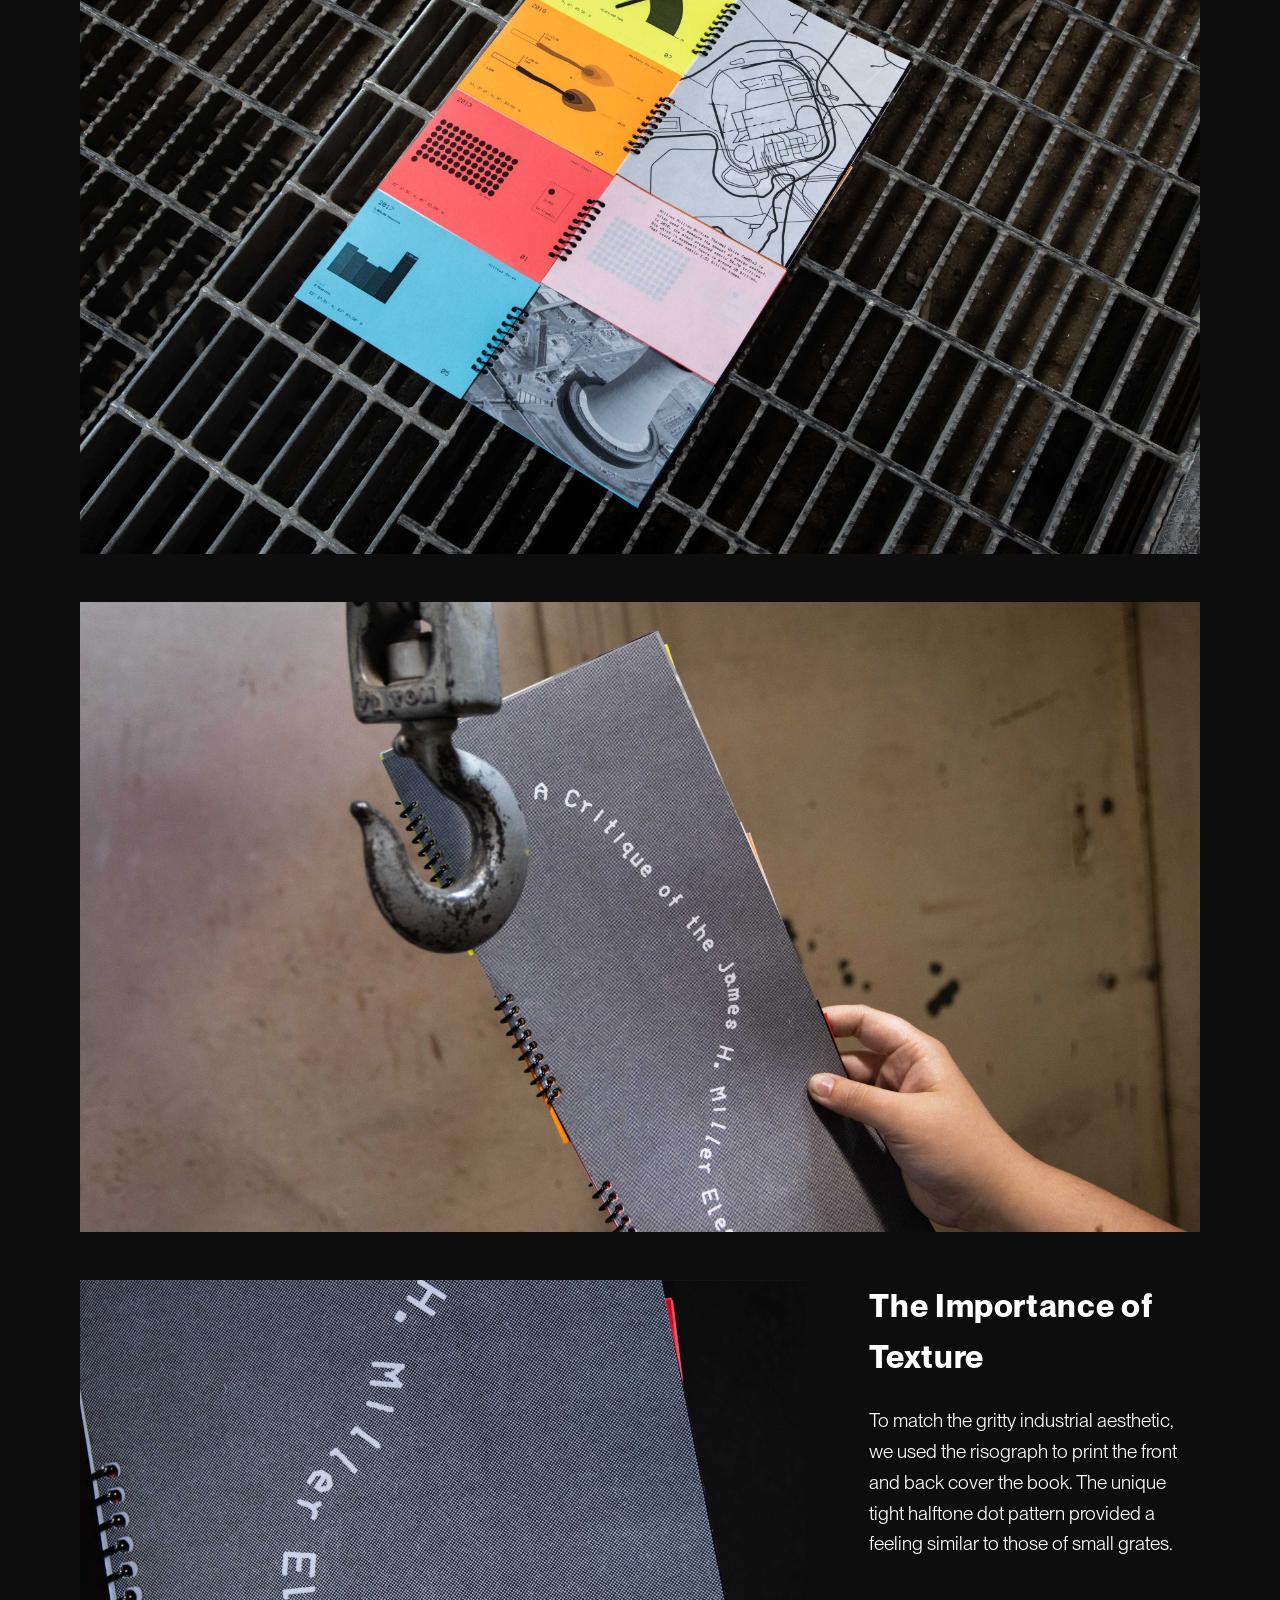
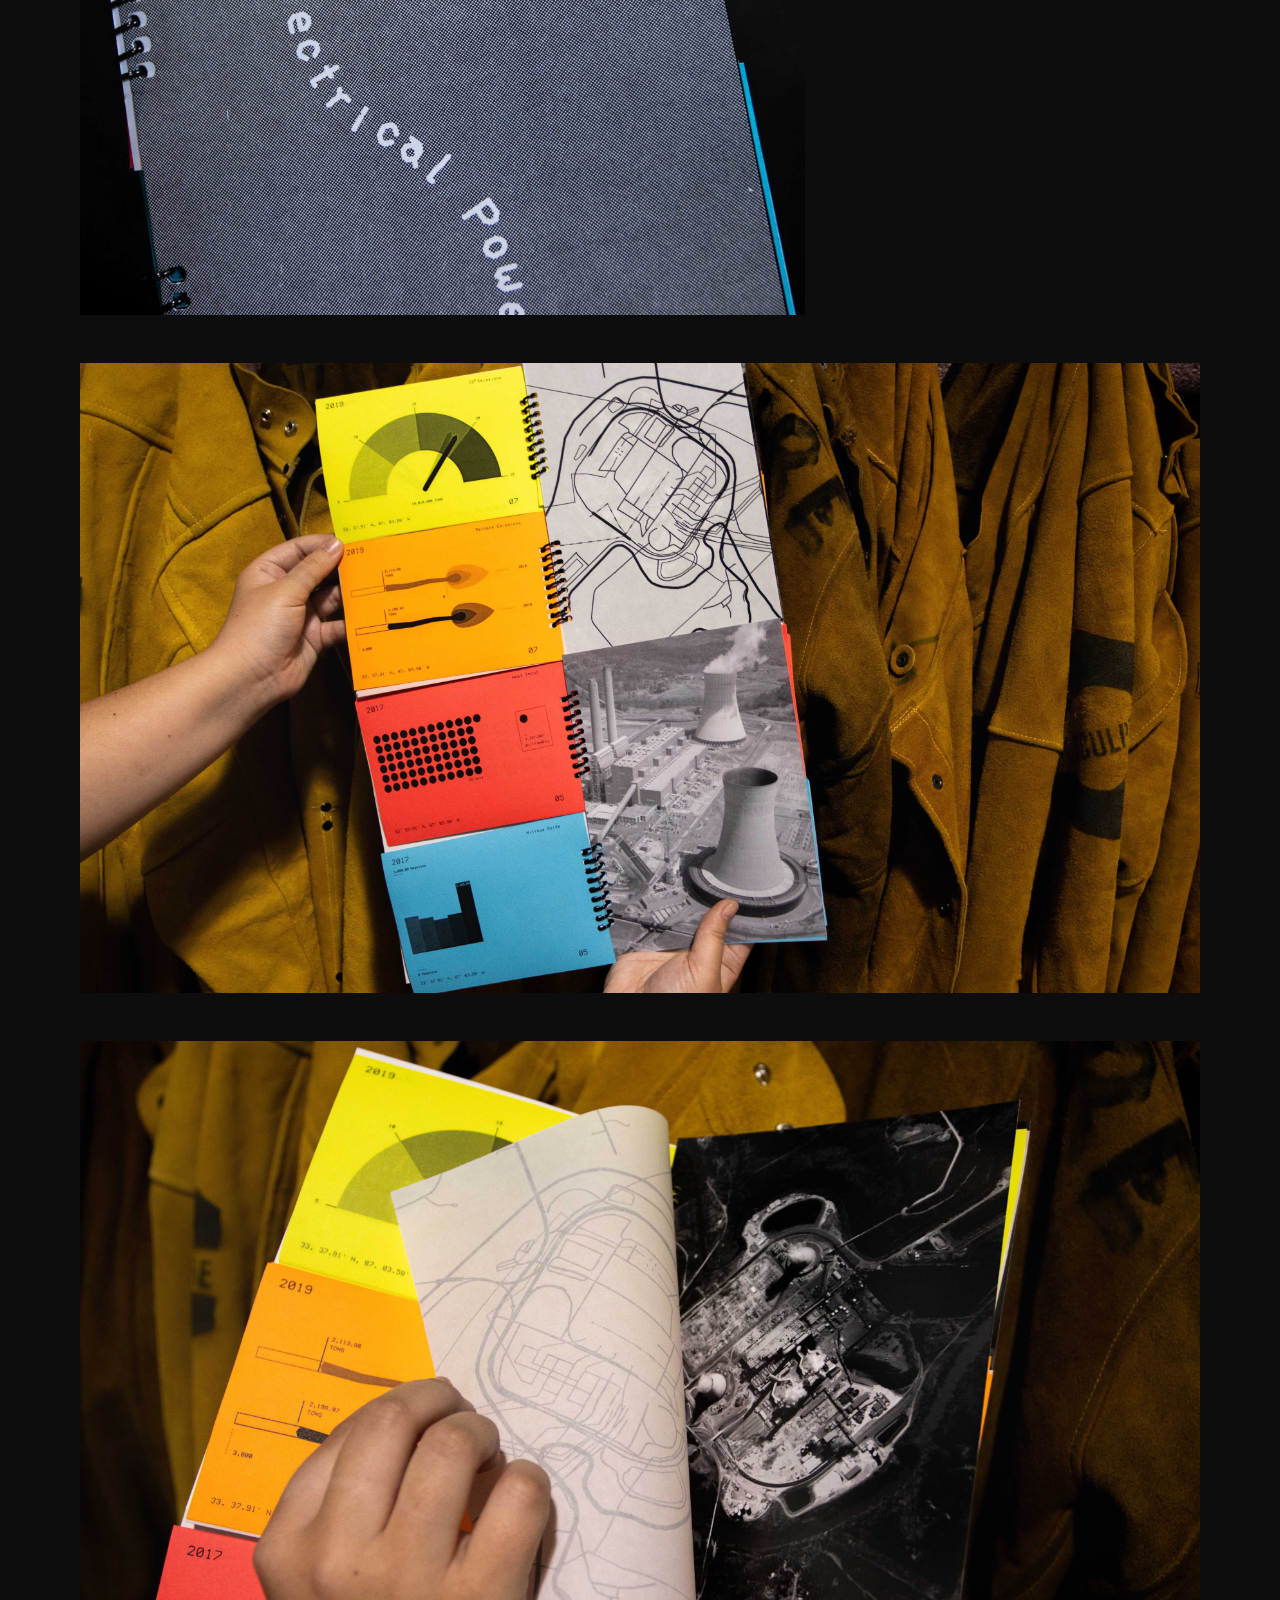
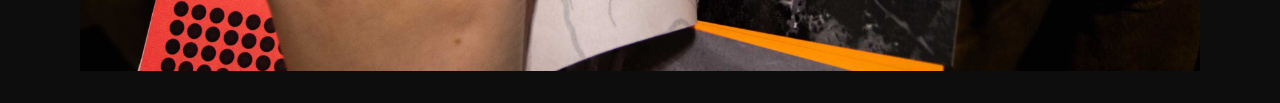
==== commit 41515db6: "Remove first image animation and set aspect ratio to 1920x768 Co-authored-by: Cursor <cursoragent@cu" ====
--- a/index.html
+++ b/index.html
@@ -60,7 +60,7 @@
                 </div>
             </div>
             <div class="intro-metadata">
-                <p class="metadata-tags">print design, motion design, illustration, data visualization & web design</p>
+                <p class="metadata-tags">Print design, Motion design, Illustration, Data visualization & Web design</p>
                 <p class="metadata-item"><strong>Time:</strong> January - May 2025, 14 weeks</p>
                 <p class="metadata-item"><strong>Team:</strong> Solo designer</p>
                 <p class="metadata-item"><strong>Tools:</strong> Illustrator, Photoshop, InDesign, After Effects, Procreate, HTML, CSS</p>
@@ -248,29 +248,6 @@
         });
 
 
-        // First image bleed-to-edge scroll effect
-        (function() {
-            var firstGallery = document.getElementById('gallery-container');
-            var introSection = document.querySelector('.intro-section');
-            
-            if (!firstGallery || !introSection) return;
-            
-            function handleScroll() {
-                var introTop = introSection.getBoundingClientRect().top;
-                var windowHeight = window.innerHeight;
-                
-                // Start transition when intro section is about to come into view
-                if (introTop < windowHeight * 1.2) {
-                    firstGallery.classList.add('scrolled');
-                } else {
-                    firstGallery.classList.remove('scrolled');
-                }
-            }
-            
-            window.addEventListener('scroll', handleScroll);
-            handleScroll(); // Check initial state
-        })();
-
         // Scroll progress indicator
         (function() {
             var progressBar = document.getElementById('scroll-progress-bar');
--- a/styles.css
+++ b/styles.css
@@ -190,18 +190,13 @@
     animation: fadeIn 0.8s ease-out 0.2s backwards;
 }
 
-/* First gallery container bleeds to edge initially */
+/* First gallery container */
 #gallery-container {
-    margin: 0 -5rem;
-    transition: margin 0.6s cubic-bezier(0.4, 0, 0.2, 1);
-}
-
-#gallery-container.scrolled {
     margin: 0;
 }
 
 #gallery-container .content-area {
-    transition: all 0.9s cubic-bezier(0.4, 0, 0.2, 1);
+    aspect-ratio: 1920 / 768;
 }
 
 @keyframes fadeIn {
@@ -295,7 +290,7 @@
     margin: 2rem 0 8rem;
     display: grid;
     grid-template-columns: 1fr 1fr 1fr;
-    gap: 4rem;
+    gap: 12rem;
     align-items: start;
 }
 
@@ -370,7 +365,7 @@
     display: flex;
     flex-direction: column;
     gap: 3rem;
-    margin-top: 1.5rem;
+    margin-top: 2.5rem;
 }
 
 .intro-metadata {
@@ -381,16 +376,16 @@
 }
 
 .metadata-tags {
-    font-size: 1rem;
+    font-size: 0.98rem;
     line-height: 1.5;
     color: #cc4c22;
     font-weight: 400;
-    margin: 0 0 1rem 0;
+    margin: 0 0 2rem 0;
 }
 
 .metadata-item {
-    font-size: 0.95rem;
-    line-height: 1.6;
+    font-size: 1.1rem;
+    line-height: 1.8;
     color: var(--text-color);
     font-weight: 400;
     margin: 0;
@@ -572,12 +567,8 @@
         padding: 10rem 2rem 2rem;
     }
 
-    /* First gallery container bleeds on mobile too */
+    /* First gallery container */
     #gallery-container {
-        margin: 0 -2rem;
-    }
-
-    #gallery-container.scrolled {
         margin: 0;
     }
 
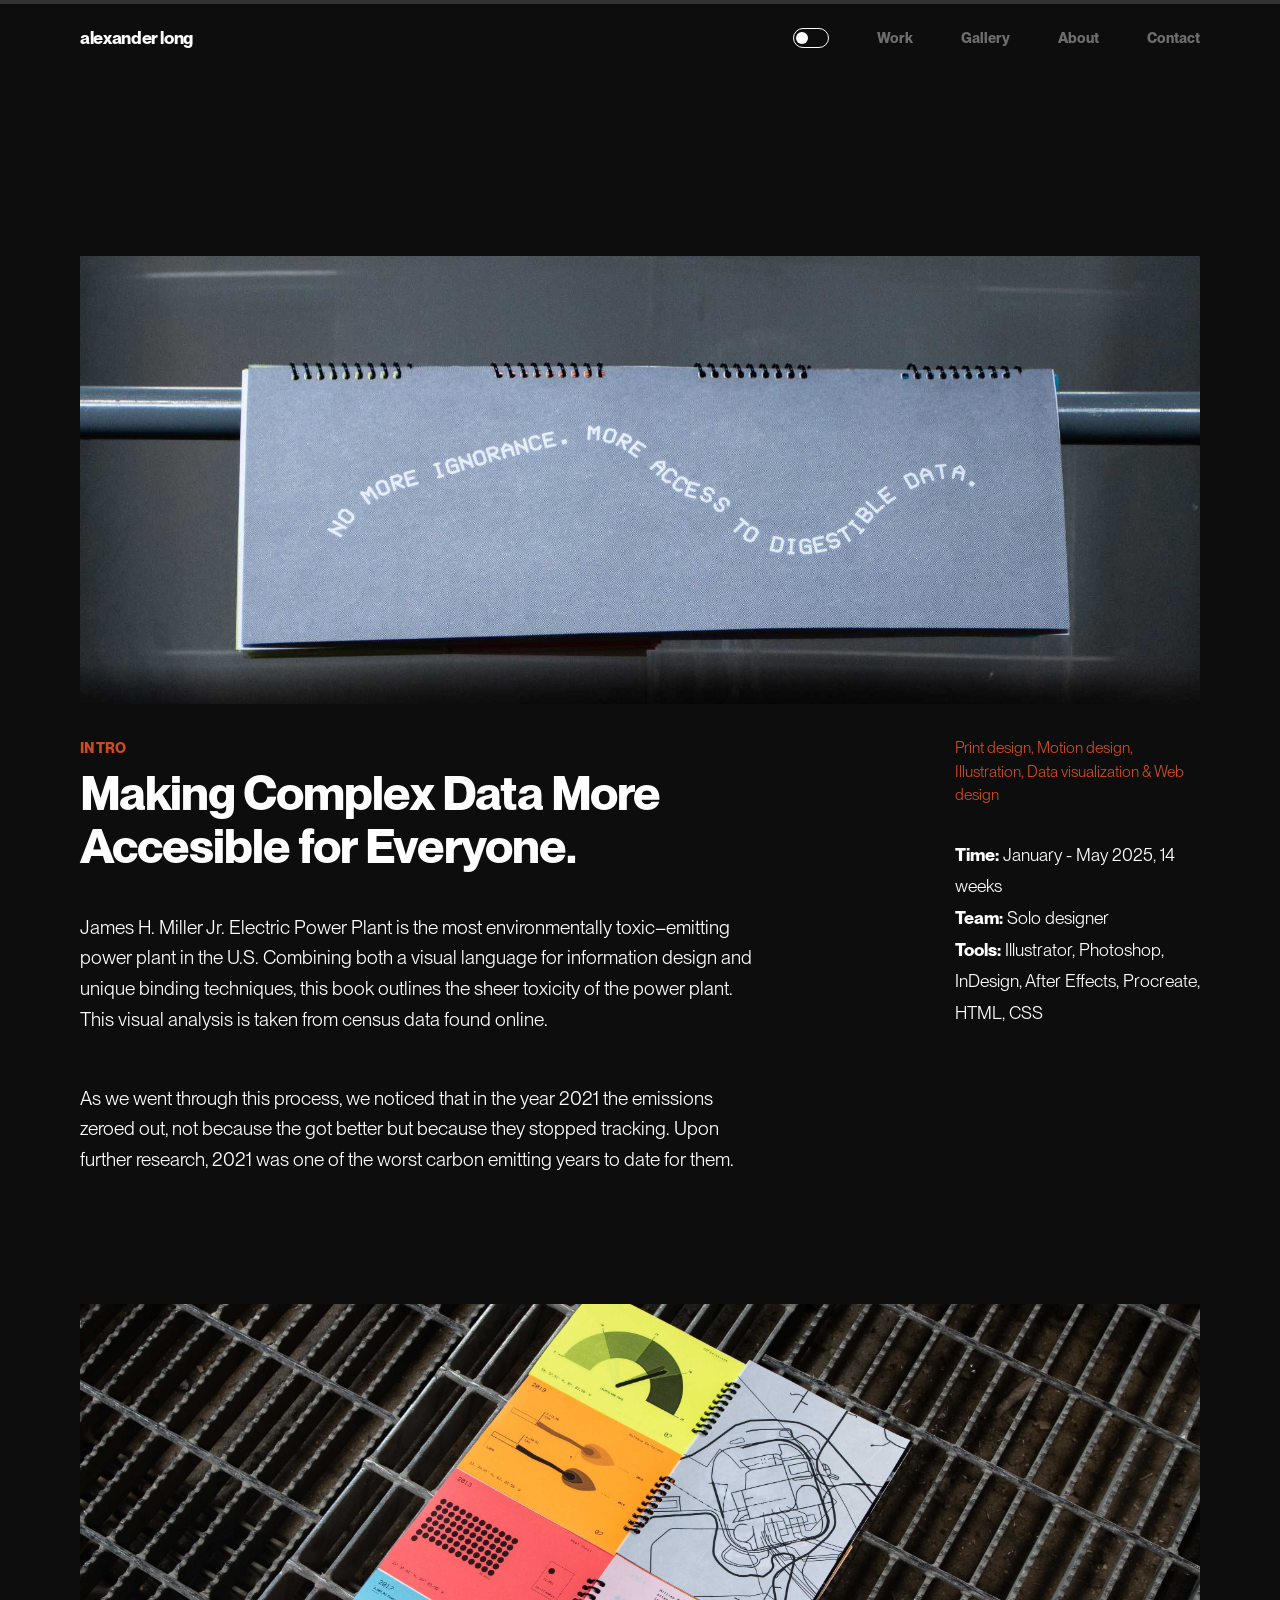
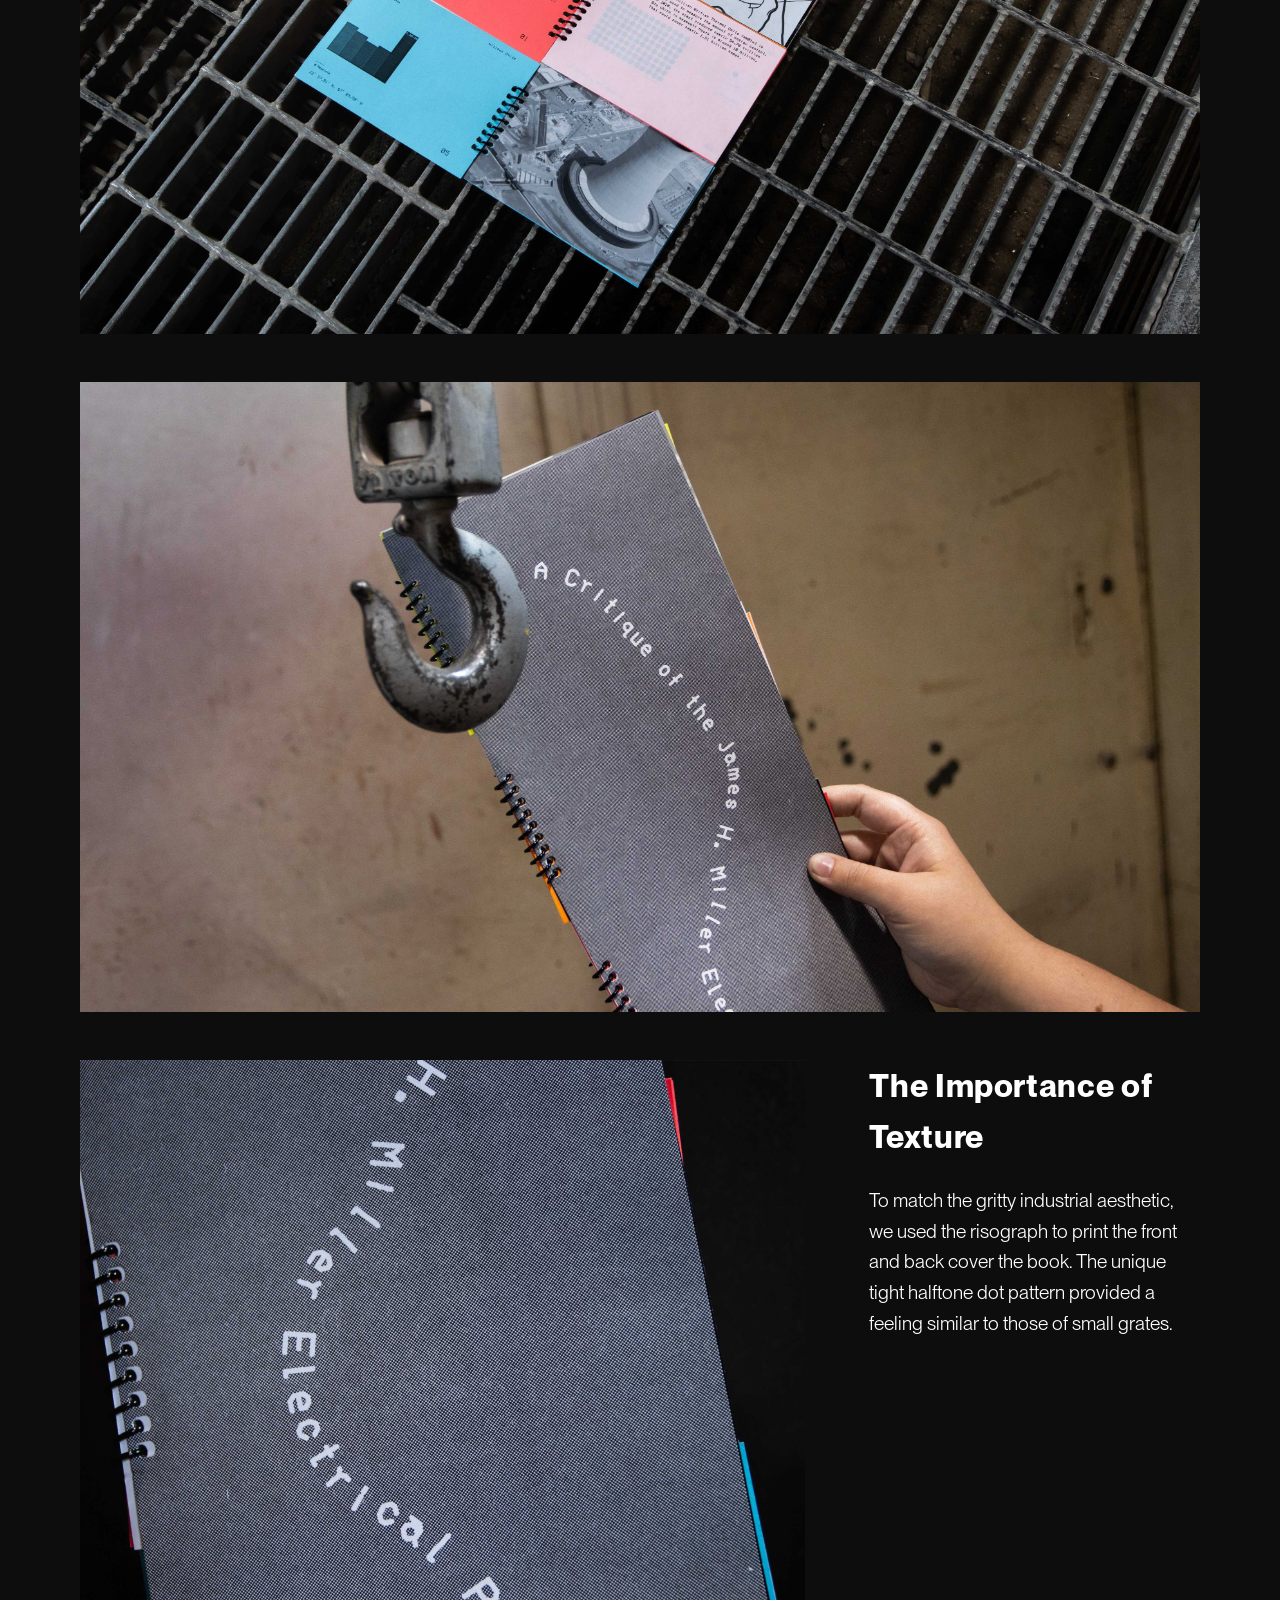
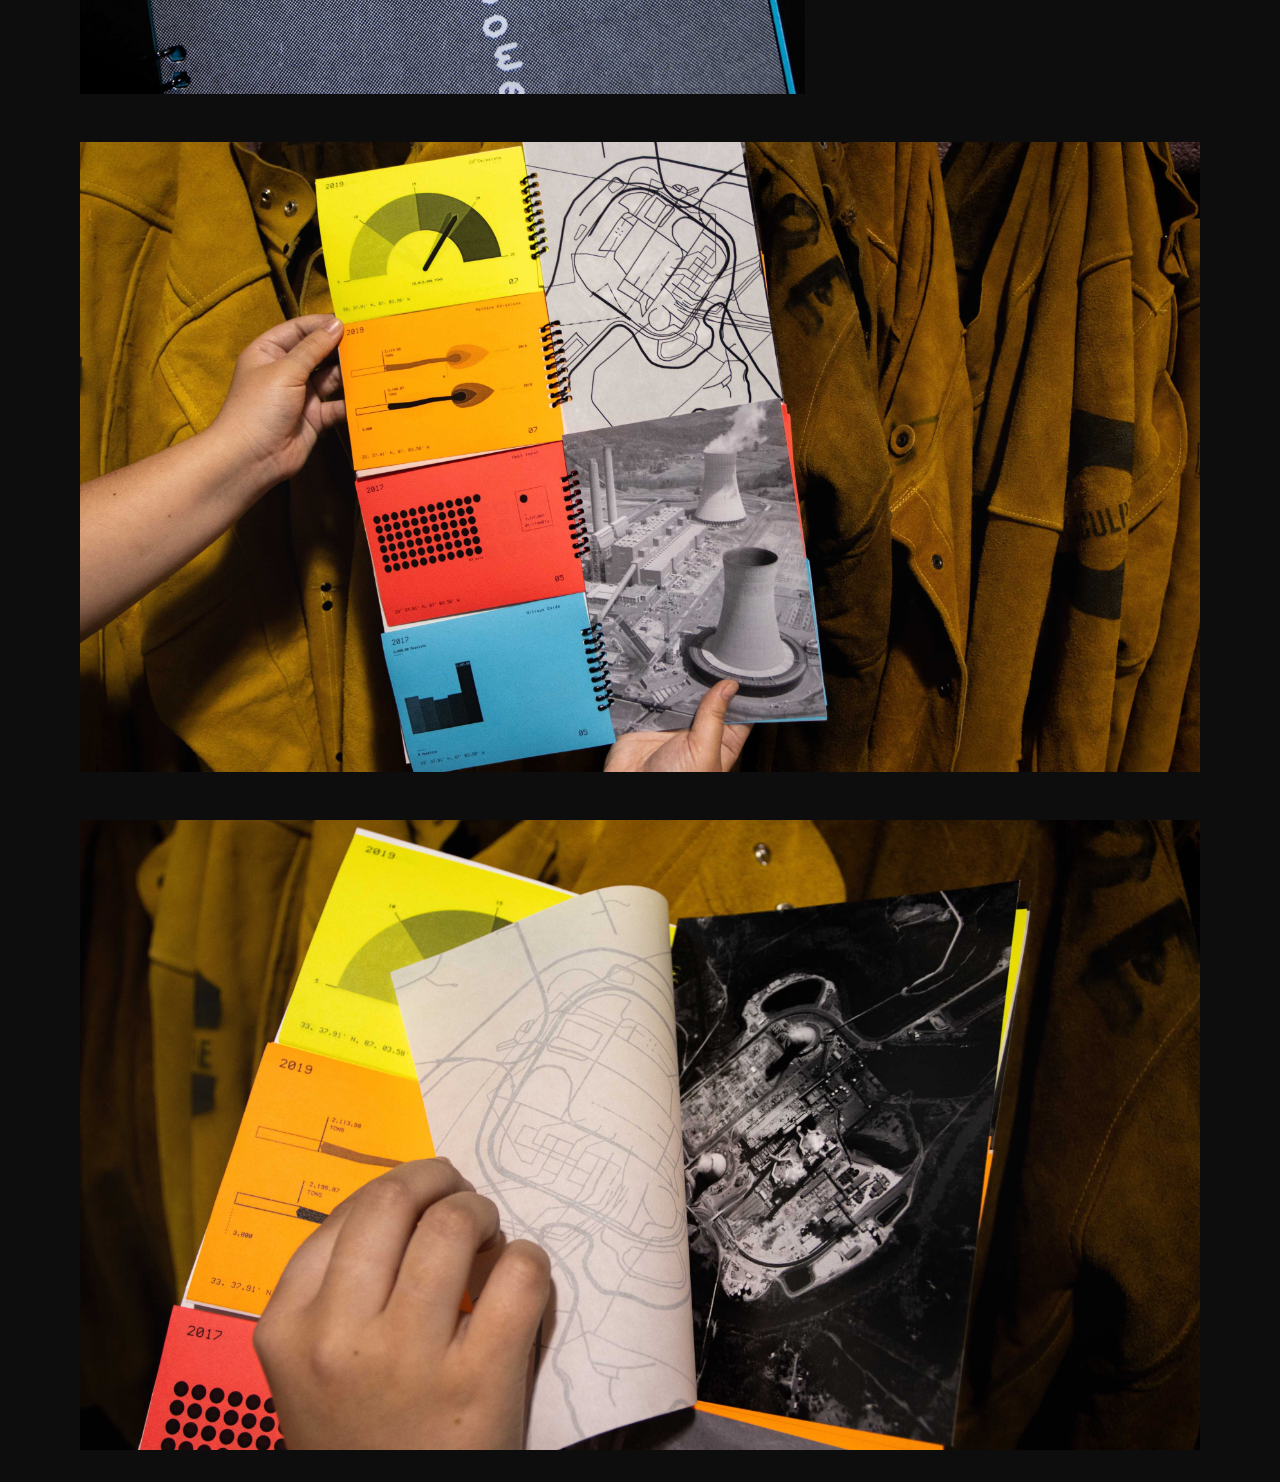
==== commit 8864b7d0: "Remove project title and project info sections from top of page Co-authored-by: Cursor <cursoragent@" ====
--- a/index.html
+++ b/index.html
@@ -31,28 +31,13 @@
     </header>
 
     <main>
-        <section class="project-title">
-            <h1 id="project-heading">James H. Miller Jr.<br>Data Book Design</h1>
-        </section>
-
-        <section class="project-info">
-            <div class="info-section">
-                <h3>Student Project</h3>
-                <p>Book Design // 2025 // Designer // In Collaboration with Ella Merkel</p>
-            </div>
-            <div class="info-section">
-                <h3>Awards</h3>
-                <p>AAF Addy Gold Award // AAF Addy Best-In-Show</p>
-            </div>
-        </section>
-
         <div id="gallery-container">
             <section class="content-area"></section>
         </div>
 
         <section class="intro-section">
             <div class="intro-left">
-                <h3 class="intro-label">INTRO</h3>
+                <h3 class="intro-label">JAMES H. MILLER JR. DATA BOOK</h3>
                 <h2 class="intro-title">An Environmental Critique of an Electrical Power Plant</h2>
                 <div class="intro-content">
                     <p>TGR Learning Labs are a signature part of Tiger Woods' TGR Foundation, supported by direct investment and involvement from Tiger himself. Launched in 2006 with a focus on closing the opportunity gap for students from under-resourced communities, each individual Learning Lab empowers young people to create a future all their own.</p>
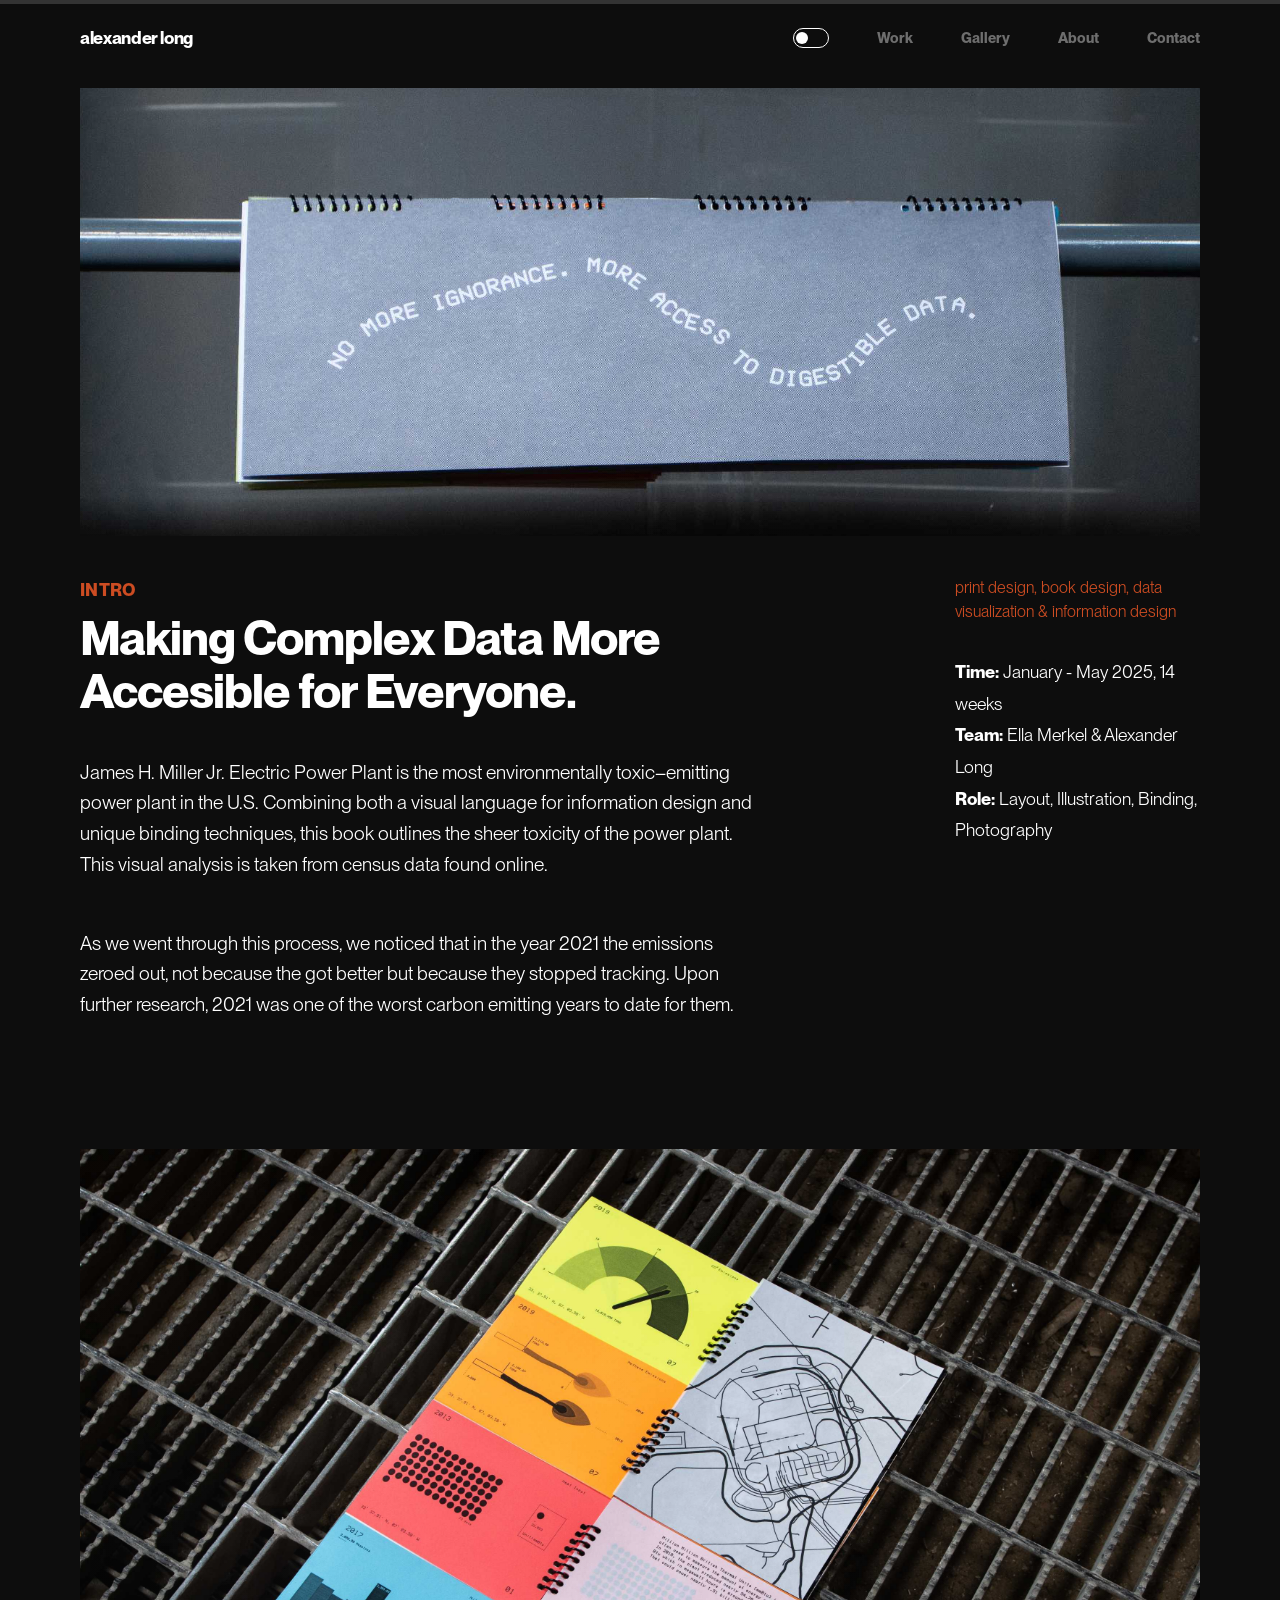
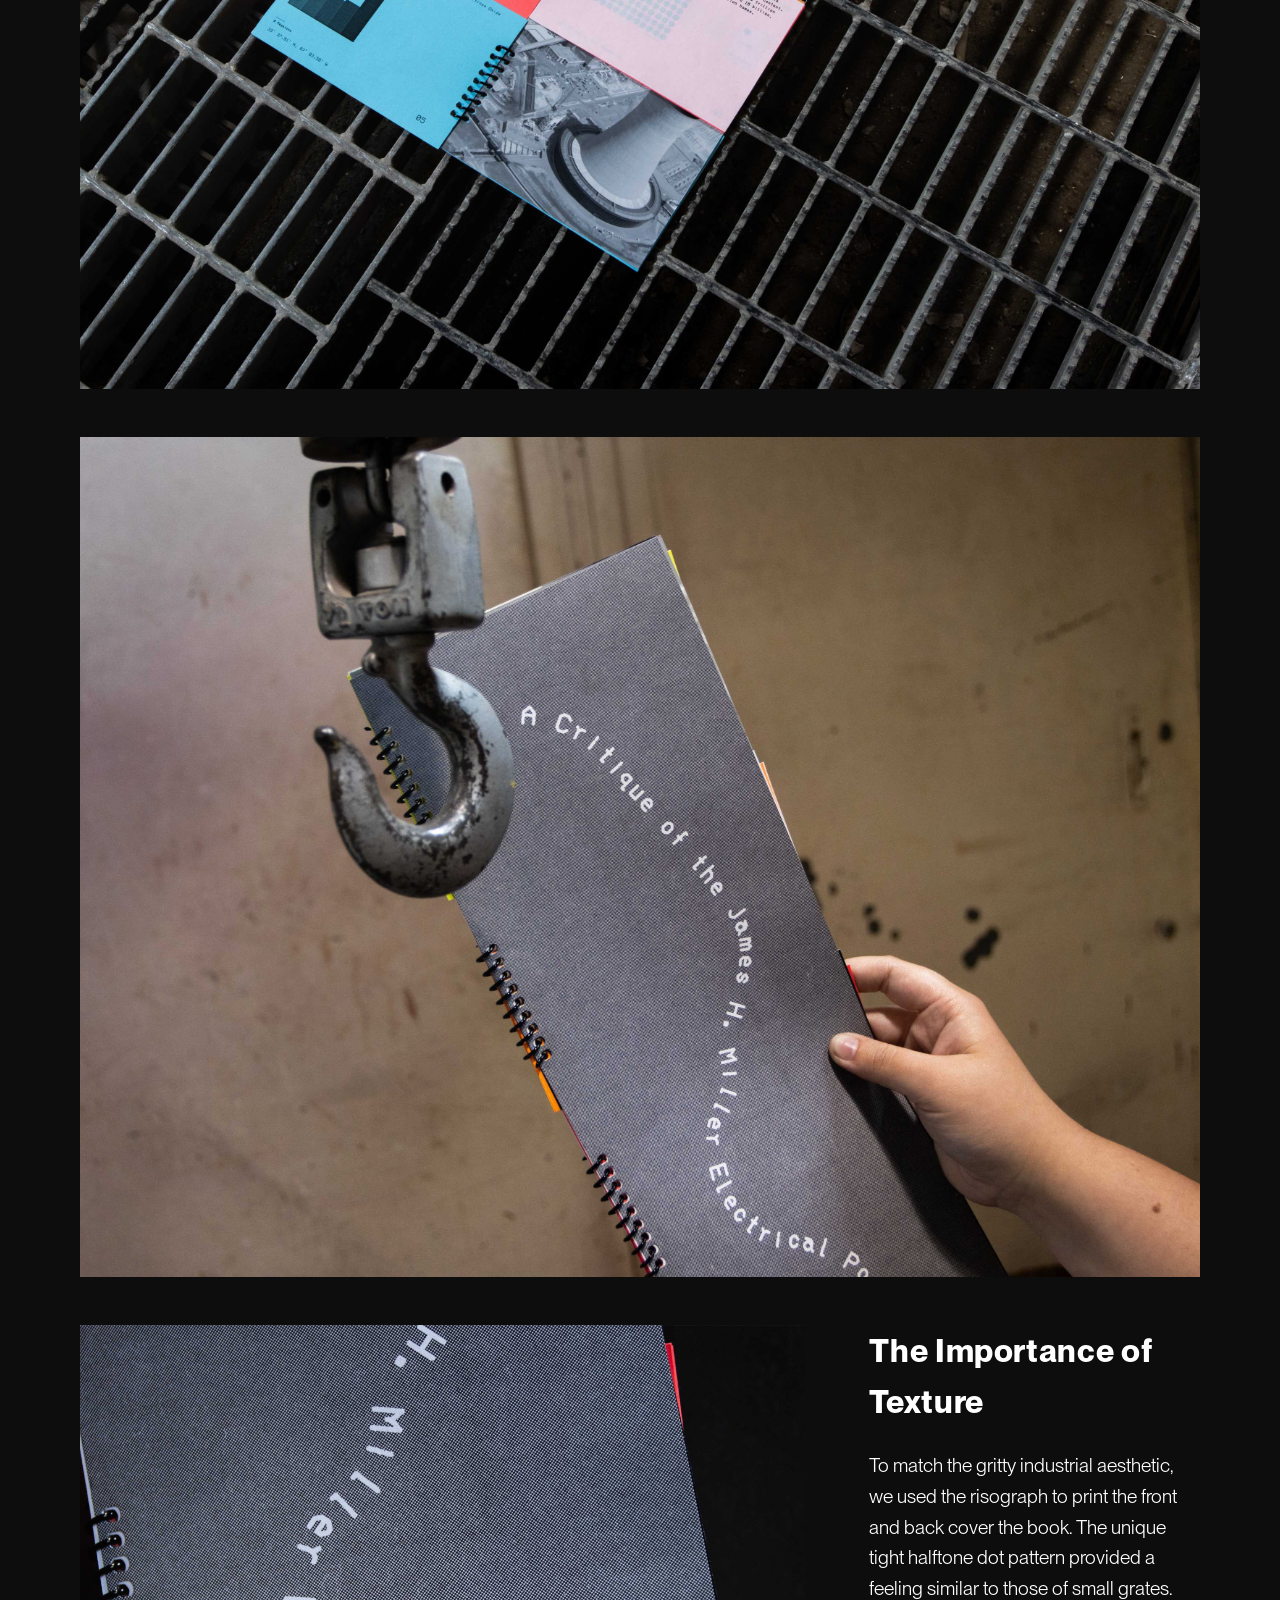
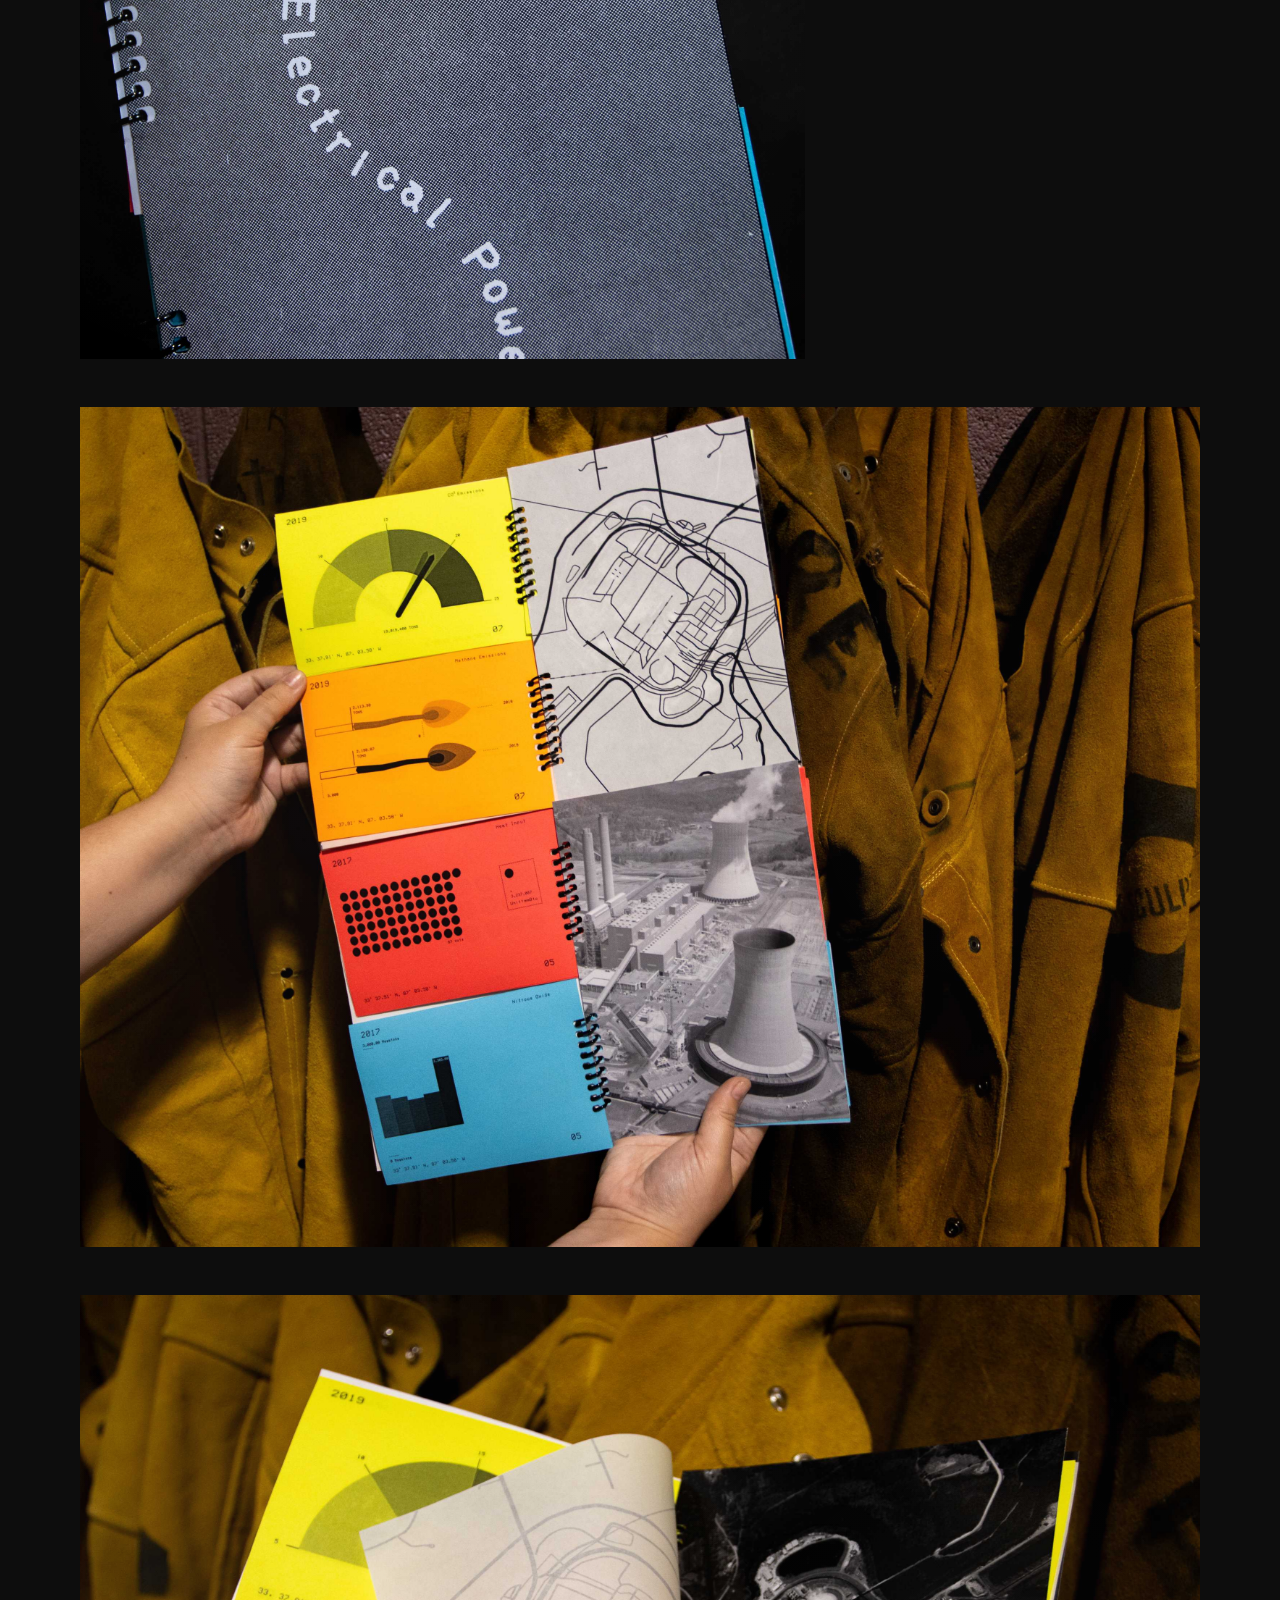
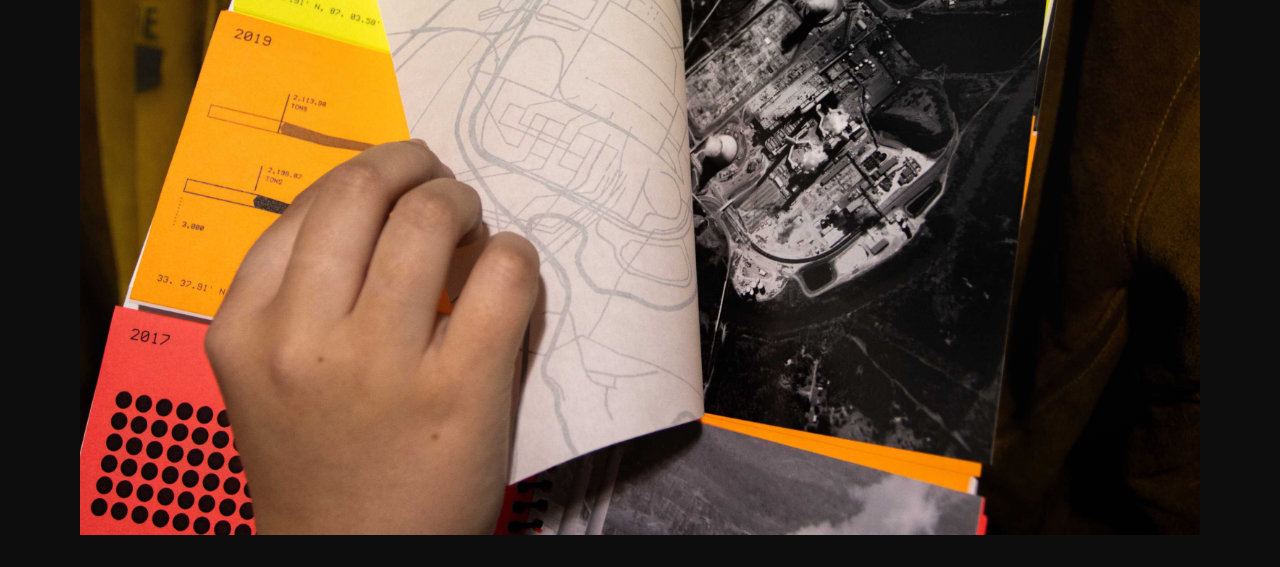
==== commit c4ad8a07: "Update CMS to reflect new index.html structure - Removed project title field (no longer used) - Adde" ====
--- a/index.html
+++ b/index.html
@@ -38,17 +38,17 @@
         <section class="intro-section">
             <div class="intro-left">
                 <h3 class="intro-label">JAMES H. MILLER JR. DATA BOOK</h3>
-                <h2 class="intro-title">An Environmental Critique of an Electrical Power Plant</h2>
+                <h2 class="intro-title">Analyzing the Environmental Impact of the James H. Miller Jr. Power Plant.</h2>
                 <div class="intro-content">
                     <p>TGR Learning Labs are a signature part of Tiger Woods' TGR Foundation, supported by direct investment and involvement from Tiger himself. Launched in 2006 with a focus on closing the opportunity gap for students from under-resourced communities, each individual Learning Lab empowers young people to create a future all their own.</p>
                     <p>With a flagship location in Anaheim and plans for more in the works, the team asked us to help them build a brand that could scale nationally and attract more students than ever before.</p>
                 </div>
             </div>
             <div class="intro-metadata">
-                <p class="metadata-tags">Print design, Motion design, Illustration, Data visualization & Web design</p>
-                <p class="metadata-item"><strong>Time:</strong> January - May 2025, 14 weeks</p>
-                <p class="metadata-item"><strong>Team:</strong> Solo designer</p>
-                <p class="metadata-item"><strong>Tools:</strong> Illustrator, Photoshop, InDesign, After Effects, Procreate, HTML, CSS</p>
+                <p class="metadata-tags">Publication Design & Data Visualization</p>
+                <p class="metadata-item"><strong>Client:</strong> Student Project</p>
+                <p class="metadata-item"><strong>Team:</strong> Ella Merkel & Alexander Long</p>
+                <p class="metadata-item"><strong>Role:</strong> Layout, Illustration, Binding, Photography</p>
             </div>
         </section>
 
@@ -98,17 +98,14 @@
             const imageTextSection = document.querySelector('.image-text-section .image-text-image');
             const imageTextContent = document.querySelector('.image-text-content');
             const containerEnd = document.getElementById('gallery-container-end');
-            const heading = document.getElementById('project-heading');
             const introLabel = document.querySelector('.intro-label');
             const introTitle = document.querySelector('.intro-title');
             const introContent = document.querySelector('.intro-content');
+            const metadataContainer = document.querySelector('.intro-metadata');
             
             fetch('data/project.json')
                 .then(function(res) { return res.ok ? res.json() : Promise.reject(); })
                 .then(function(data) {
-                    // Update project title
-                    if (data.title && heading) heading.innerHTML = data.title;
-                    
                     // Update intro section
                     if (data.intro_label && introLabel) introLabel.textContent = data.intro_label;
                     if (data.intro_title && introTitle) introTitle.textContent = data.intro_title;
@@ -122,6 +119,35 @@
                                 introContent.appendChild(p);
                             }
                         });
+                    }
+                    
+                    // Update metadata section
+                    if (metadataContainer) {
+                        metadataContainer.innerHTML = '';
+                        if (data.metadata_tags) {
+                            var tags = document.createElement('p');
+                            tags.className = 'metadata-tags';
+                            tags.textContent = data.metadata_tags;
+                            metadataContainer.appendChild(tags);
+                        }
+                        if (data.metadata_time) {
+                            var time = document.createElement('p');
+                            time.className = 'metadata-item';
+                            time.innerHTML = '<strong>Time:</strong> ' + data.metadata_time;
+                            metadataContainer.appendChild(time);
+                        }
+                        if (data.metadata_team) {
+                            var team = document.createElement('p');
+                            team.className = 'metadata-item';
+                            team.innerHTML = '<strong>Team:</strong> ' + data.metadata_team;
+                            metadataContainer.appendChild(team);
+                        }
+                        if (data.metadata_role) {
+                            var role = document.createElement('p');
+                            role.className = 'metadata-item';
+                            role.innerHTML = '<strong>Role:</strong> ' + data.metadata_role;
+                            metadataContainer.appendChild(role);
+                        }
                     }
                     
                     // Update image-text section content
--- a/styles.css
+++ b/styles.css
@@ -184,7 +184,7 @@
 
 /* Main Content */
 main {
-    padding-top: 14rem;
+    padding-top: 3.5rem;
     padding-left: 5rem;
     padding-right: 5rem;
     animation: fadeIn 0.8s ease-out 0.2s backwards;
@@ -256,7 +256,7 @@
 
 .info-section p {
     font-size: 1.1rem;
-    line-height: 1.8;
+    line-height: 1.6;
     color: var(--text-color);
     font-weight: 400;
 }
@@ -264,7 +264,7 @@
 /* Content Area */
 .content-area {
     width: 100%;
-    aspect-ratio: 16 / 9;
+    aspect-ratio: 4 / 3;
     background: linear-gradient(135deg, #1a1a1a 0%, #2d2d2d 100%);
     border-radius: 0;
     margin-top: 2rem;
@@ -344,12 +344,13 @@
 }
 
 .intro-label {
-    font-size: 0.9rem;
+    font-size: 1.1rem;
     font-weight: 700;
     color: #cc4c22;
     text-transform: none;
     letter-spacing: 0.02em;
     margin-bottom: 0.5rem;
+    margin-top: 0.5rem;
 }
 
 .intro-title {
@@ -376,11 +377,11 @@
 }
 
 .metadata-tags {
-    font-size: 0.98rem;
+    font-size: 1rem;
     line-height: 1.5;
     color: #cc4c22;
     font-weight: 400;
-    margin: 0 0 2rem 0;
+    margin: 0.5rem 0 2rem 0;
 }
 
 .metadata-item {
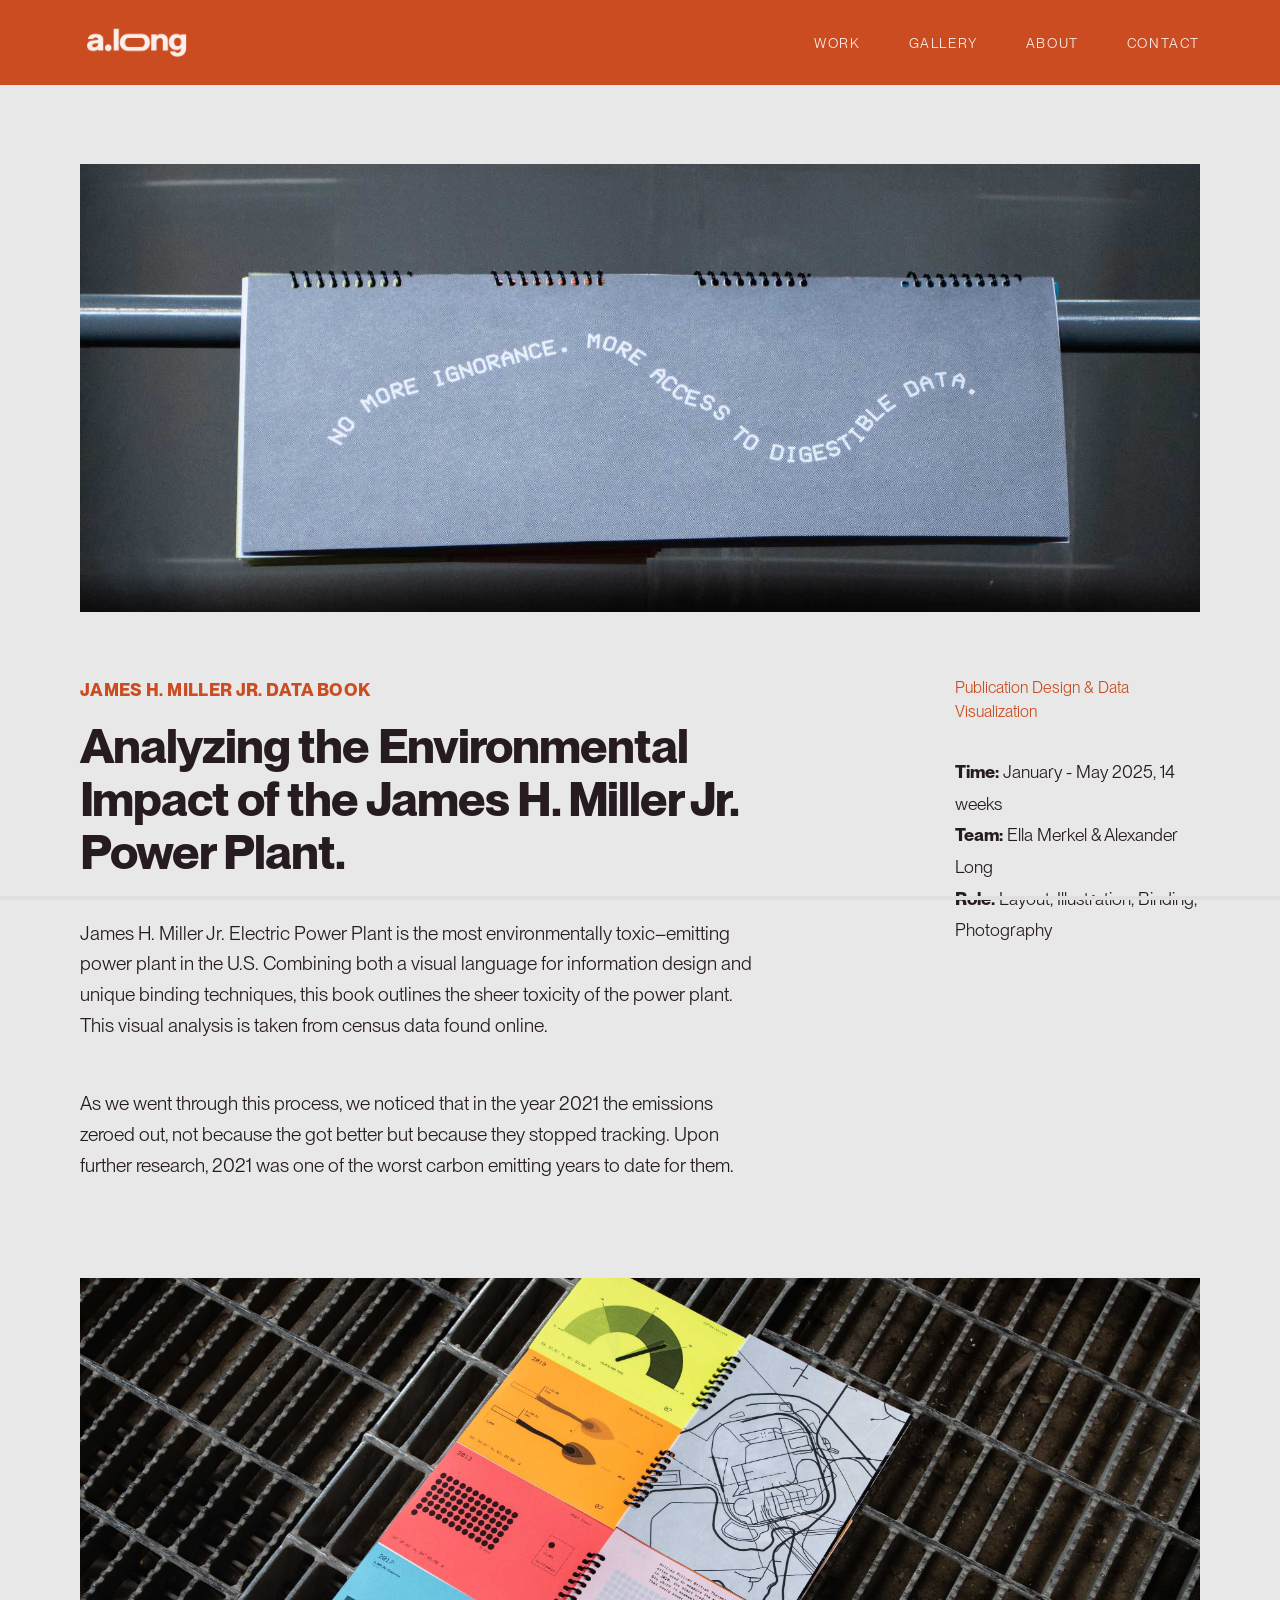
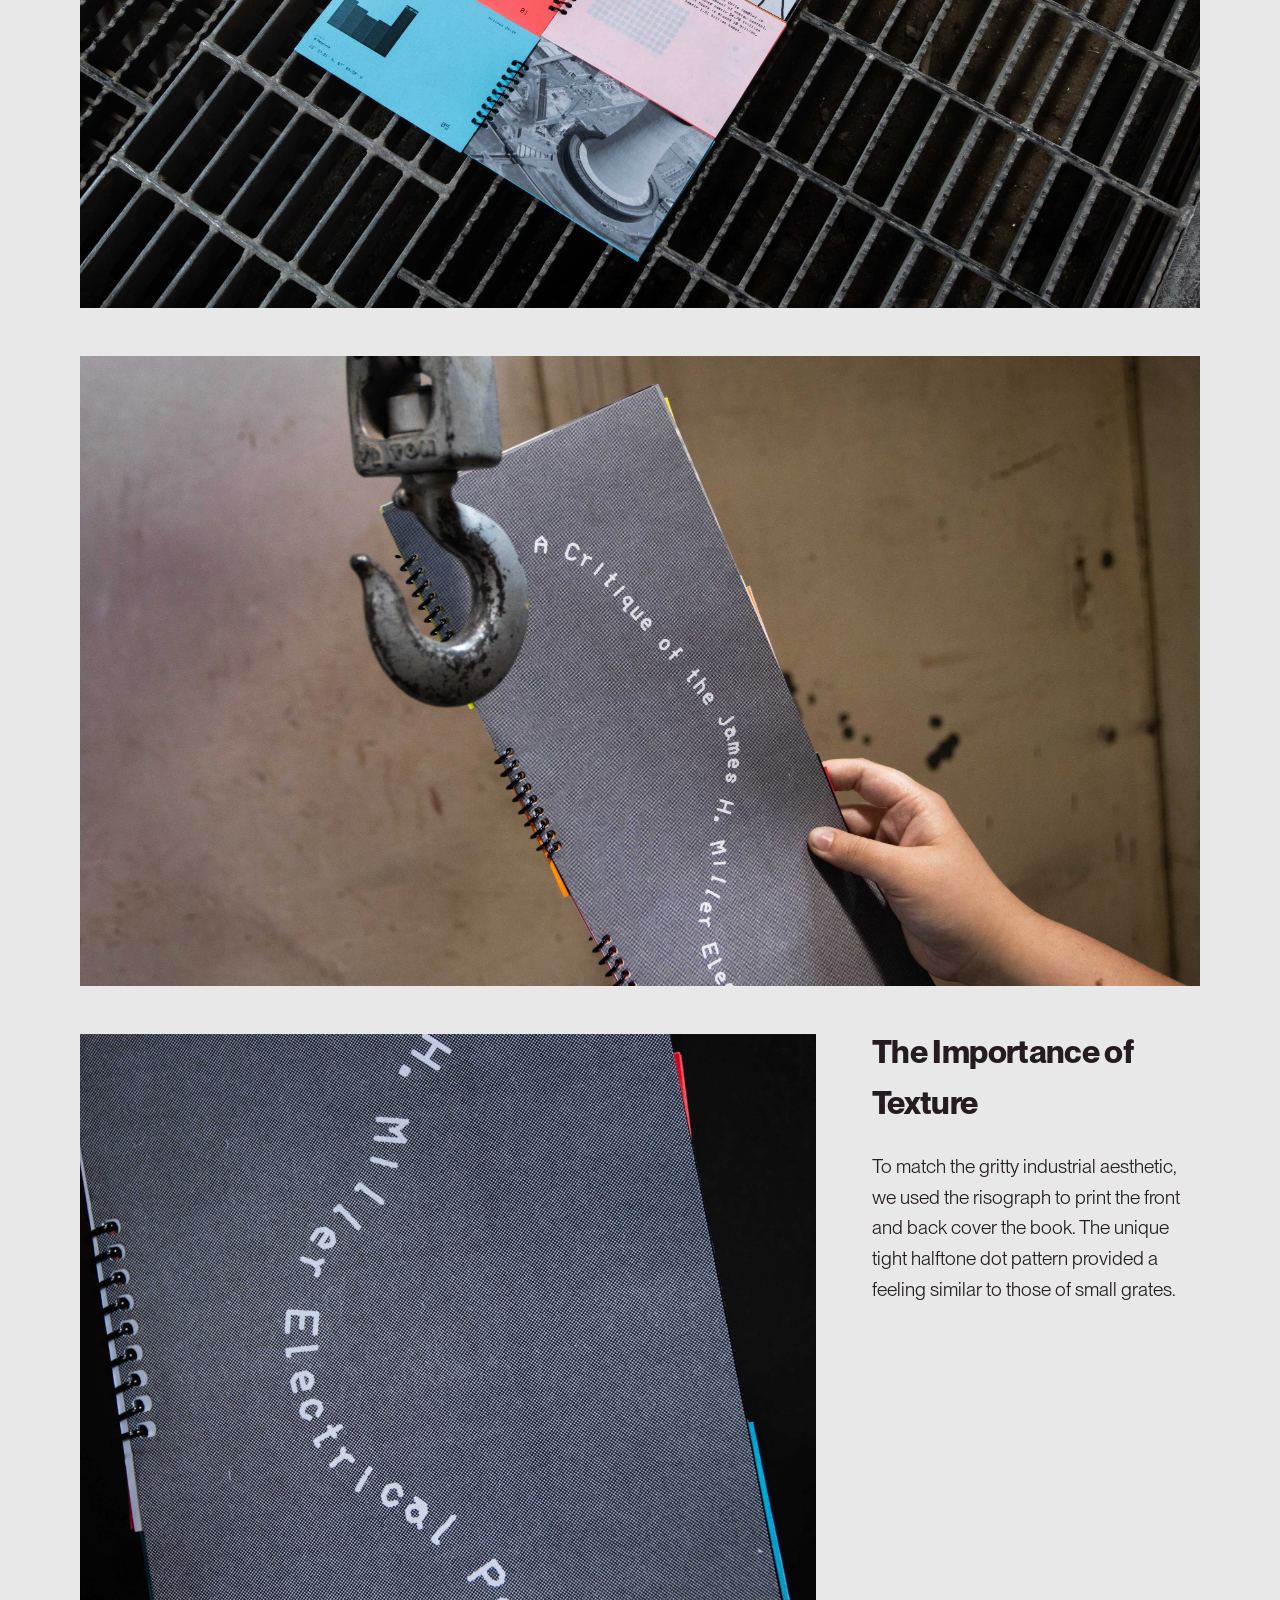
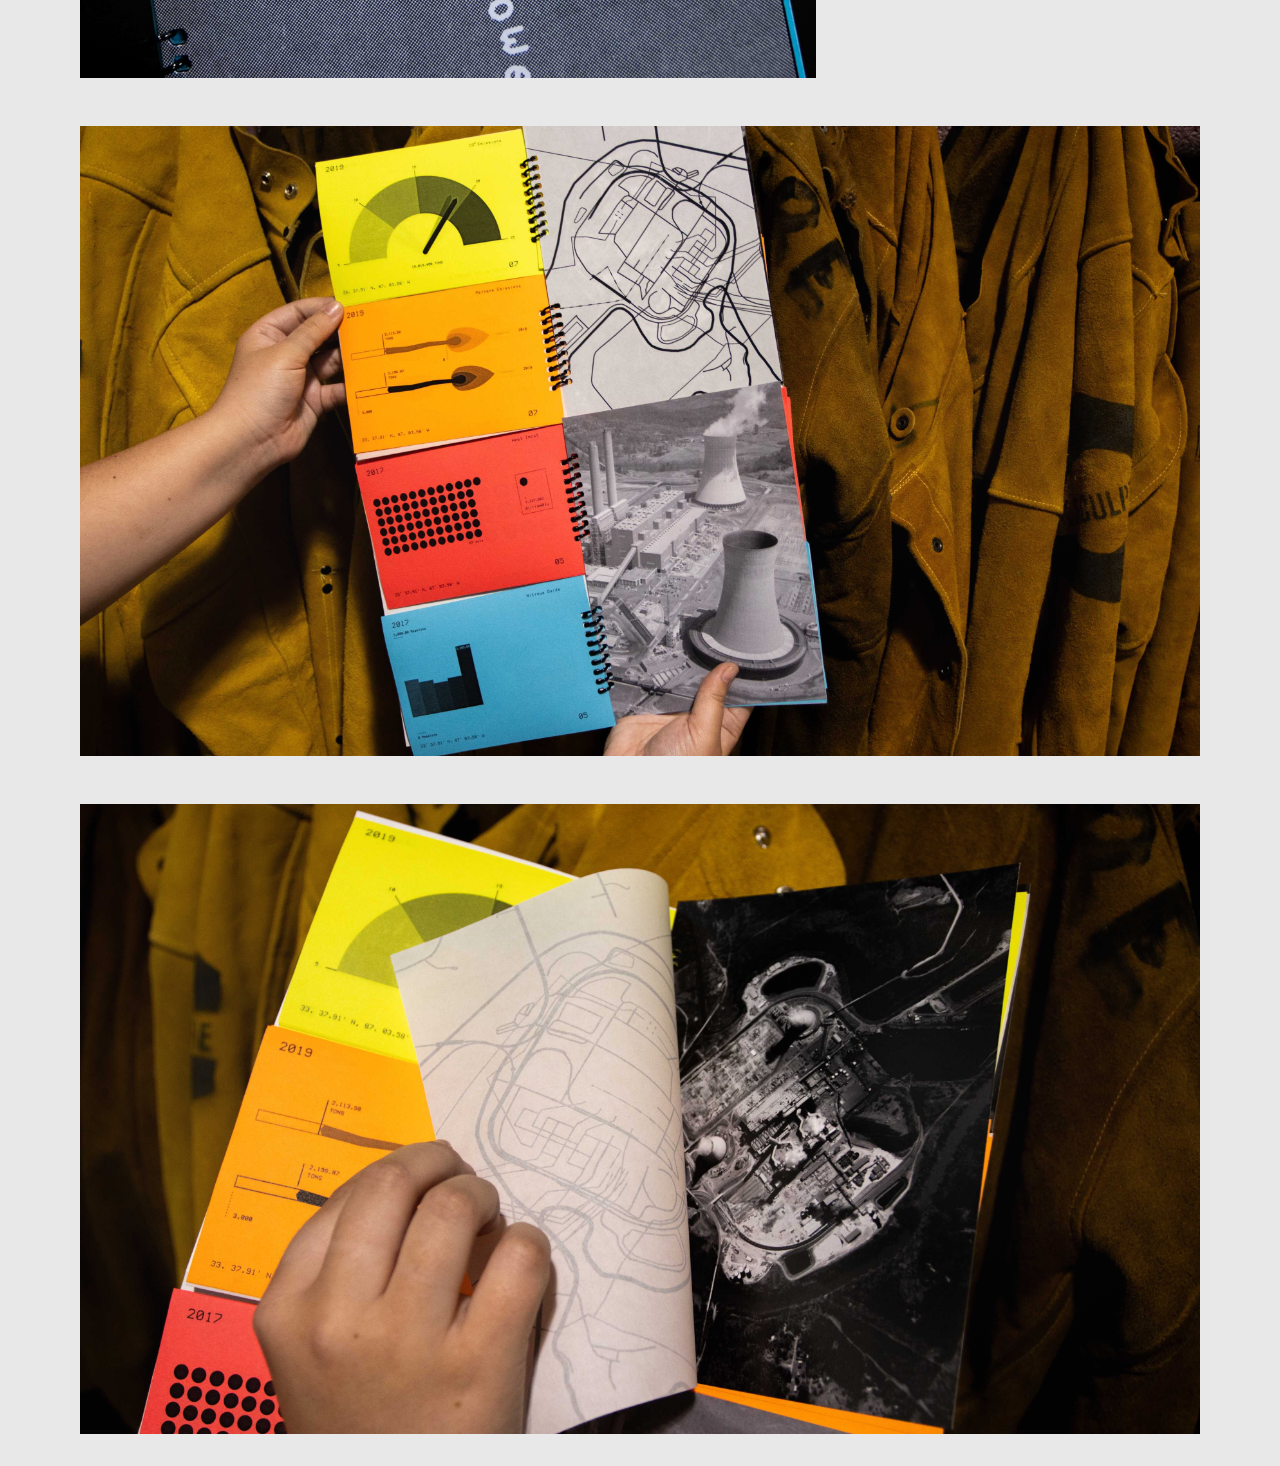
==== commit e0433849: "Update index.html styling and add standalone page3.html - Remove dark/light theme toggle, lock to li" ====
--- a/index.html
+++ b/index.html
@@ -1,5 +1,5 @@
 <!DOCTYPE html>
-<html lang="en">
+<html lang="en" data-theme="light">
 <head>
     <meta charset="UTF-8">
     <meta name="viewport" content="width=device-width, initial-scale=1.0">
@@ -16,16 +16,13 @@
     </div>
 
     <header>
-        <div class="logo">alexander long</div>
+        <div class="logo"><img src="images/logo.png" alt="Alexander Long"></div>
         <nav>
-            <button id="theme-toggle" aria-label="Toggle dark/light mode">
-                <span class="toggle-slider"></span>
-            </button>
             <ul>
-                <li><a href="#work" class="active">Work</a></li>
-                <li><a href="page2.html">Gallery</a></li>
-                <li><a href="#about">About</a></li>
-                <li><a href="#contact">Contact</a></li>
+                <li><a href="#work" class="active">WORK</a></li>
+                <li><a href="page2.html">GALLERY</a></li>
+                <li><a href="#about">ABOUT</a></li>
+                <li><a href="#contact">CONTACT</a></li>
             </ul>
         </nav>
     </header>
@@ -74,7 +71,13 @@
         </div>
     </main>
 
-    <script data-cfasync="false" src="/cdn-cgi/scripts/5c5dd728/cloudflare-static/email-decode.min.js"></script><script>
+    <script data-cfasync="false" src="/cdn-cgi/scripts/5c5dd728/cloudflare-static/email-decode.min.js"></script>    <script>
+        // Ensure page starts at the top
+        window.scrollTo(0, 0);
+        if ('scrollRestoration' in history) {
+            history.scrollRestoration = 'manual';
+        }
+
         // Loading screen animation
         (function() {
             var loadingScreen = document.getElementById('loading-screen');
@@ -278,34 +281,6 @@
             updateProgressBar(); // Initial state
         })();
 
-        // Theme toggle functionality
-        (function() {
-            var themeToggle = document.getElementById('theme-toggle');
-            var html = document.documentElement;
-            
-            // Check for saved theme preference or default to dark
-            var currentTheme = localStorage.getItem('theme') || 'dark';
-            
-            // Apply saved theme on load
-            if (currentTheme === 'light') {
-                html.setAttribute('data-theme', 'light');
-            } else {
-                html.removeAttribute('data-theme');
-            }
-            
-            // Toggle theme on button click
-            themeToggle.addEventListener('click', function() {
-                var theme = html.getAttribute('data-theme');
-                
-                if (theme === 'light') {
-                    html.removeAttribute('data-theme');
-                    localStorage.setItem('theme', 'dark');
-                } else {
-                    html.setAttribute('data-theme', 'light');
-                    localStorage.setItem('theme', 'light');
-                }
-            });
-        })();
     </script>
 </body>
 </html>
--- a/styles.css
+++ b/styles.css
@@ -22,10 +22,10 @@
 }
 
 [data-theme="light"] {
-    --bg-color: #ffffff;
-    --text-color: #0D0D0D;
+    --bg-color: #e8e8e8;
+    --text-color: #261b21;
     --text-secondary: #666666;
-    --accent-color: #0D0D0D;
+    --accent-color: #261b21;
 }
 
 [data-theme="light"] #scroll-progress {
@@ -50,7 +50,7 @@
 /* Scroll Progress Indicator */
 #scroll-progress {
     position: fixed;
-    top: 0;
+    bottom: 0;
     left: 0;
     width: 100%;
     height: 4px;
@@ -72,7 +72,7 @@
     left: 0;
     width: 100%;
     height: 100%;
-    background-color: #cc4c22;
+    background-color: #161616;
     display: flex;
     align-items: center;
     justify-content: center;
@@ -108,13 +108,13 @@
     display: flex;
     justify-content: space-between;
     align-items: center;
-    padding: 1.5rem 5rem;
+    padding: 1.4rem 5rem;
     position: fixed;
     width: 100%;
     top: 0;
     left: 0;
     z-index: 1000;
-    background-color: var(--bg-color);
+    background-color: #cc4c22;
     transition: transform 0.3s ease, background-color 0.3s ease;
 }
 
@@ -134,10 +134,16 @@
 }
 
 .logo {
-    font-family: 'PP Neue Montreal', sans-serif;
-    font-size: 1.1rem;
-    font-weight: 700;
-    letter-spacing: -0.02em;
+    display: flex;
+    align-items: center;
+}
+
+.logo img {
+    height: 2.5rem;
+    width: auto;
+    display: block;
+    background: transparent;
+    mix-blend-mode: screen;
 }
 
 nav {
@@ -153,14 +159,15 @@
 }
 
 nav a {
-    color: var(--text-color);
+    color: #fff;
     text-decoration: none;
-    font-size: 0.9rem;
+    font-size: 0.85rem;
     position: relative;
     padding-bottom: 0.25rem;
     transition: opacity 0.3s ease;
-    opacity: 0.4;
-    font-weight: 700;
+    letter-spacing: 0.1rem;
+    opacity: 0.9;
+    font-weight: 400;
 }
 
 nav a::after {
@@ -169,8 +176,8 @@
     bottom: 0;
     left: 0;
     width: 0;
-    height: 2px;
-    background-color: var(--accent-color);
+    height: 1px;
+    background-color: #fff;
     transition: width 0.3s ease;
 }
 
@@ -184,7 +191,7 @@
 
 /* Main Content */
 main {
-    padding-top: 3.5rem;
+    padding-top: 8.25rem;
     padding-left: 5rem;
     padding-right: 5rem;
     animation: fadeIn 0.8s ease-out 0.2s backwards;
@@ -264,7 +271,7 @@
 /* Content Area */
 .content-area {
     width: 100%;
-    aspect-ratio: 4 / 3;
+    aspect-ratio: 16 / 9;
     background: linear-gradient(135deg, #1a1a1a 0%, #2d2d2d 100%);
     border-radius: 0;
     margin-top: 2rem;
@@ -287,7 +294,7 @@
 
 /* Intro Section */
 .intro-section {
-    margin: 2rem 0 8rem;
+    margin: 2rem 0 6rem;
     display: grid;
     grid-template-columns: 1fr 1fr 1fr;
     gap: 12rem;
@@ -304,7 +311,7 @@
     margin-bottom: 3rem;
     display: grid;
     grid-template-columns: 1fr 1fr 1fr;
-    gap: 4rem;
+    gap: 2rem;
     align-items: start;
 }
 
@@ -323,7 +330,7 @@
     display: flex;
     flex-direction: column;
     gap: 1.5rem;
-    margin-top: 1rem;
+    margin-top: 0rem;
 }
 
 .image-text-label {
@@ -331,8 +338,8 @@
     font-weight: 700;
     color: var(--text-color);
     text-transform: none;
-    letter-spacing: 0.02em;
-    margin: 0;
+    letter-spacing: -0.02em;
+    margin: 0.5rem 0 0rem 1.5rem;
 }
 
 .image-text-content p {
@@ -340,7 +347,7 @@
     line-height: 1.6;
     color: var(--text-color);
     font-weight: 400;
-    margin: 0;
+    margin: 0rem 0 0rem 1.5rem;
 }
 
 .intro-label {
@@ -349,8 +356,8 @@
     color: #cc4c22;
     text-transform: none;
     letter-spacing: 0.02em;
-    margin-bottom: 0.5rem;
-    margin-top: 0.5rem;
+    margin-bottom: 1rem;
+    margin-top: 2rem;
 }
 
 .intro-title {
@@ -381,7 +388,7 @@
     line-height: 1.5;
     color: #cc4c22;
     font-weight: 400;
-    margin: 0.5rem 0 2rem 0;
+    margin: 2rem 0 2rem 0;
 }
 
 .metadata-item {
@@ -520,6 +527,7 @@
 
 .content-area:nth-of-type(2) {
     background: linear-gradient(135deg, #2d2d2d 0%, #1a1a1a 100%);
+    margin-top: 0rem;
 }
 
 .content-area:nth-of-type(3) {
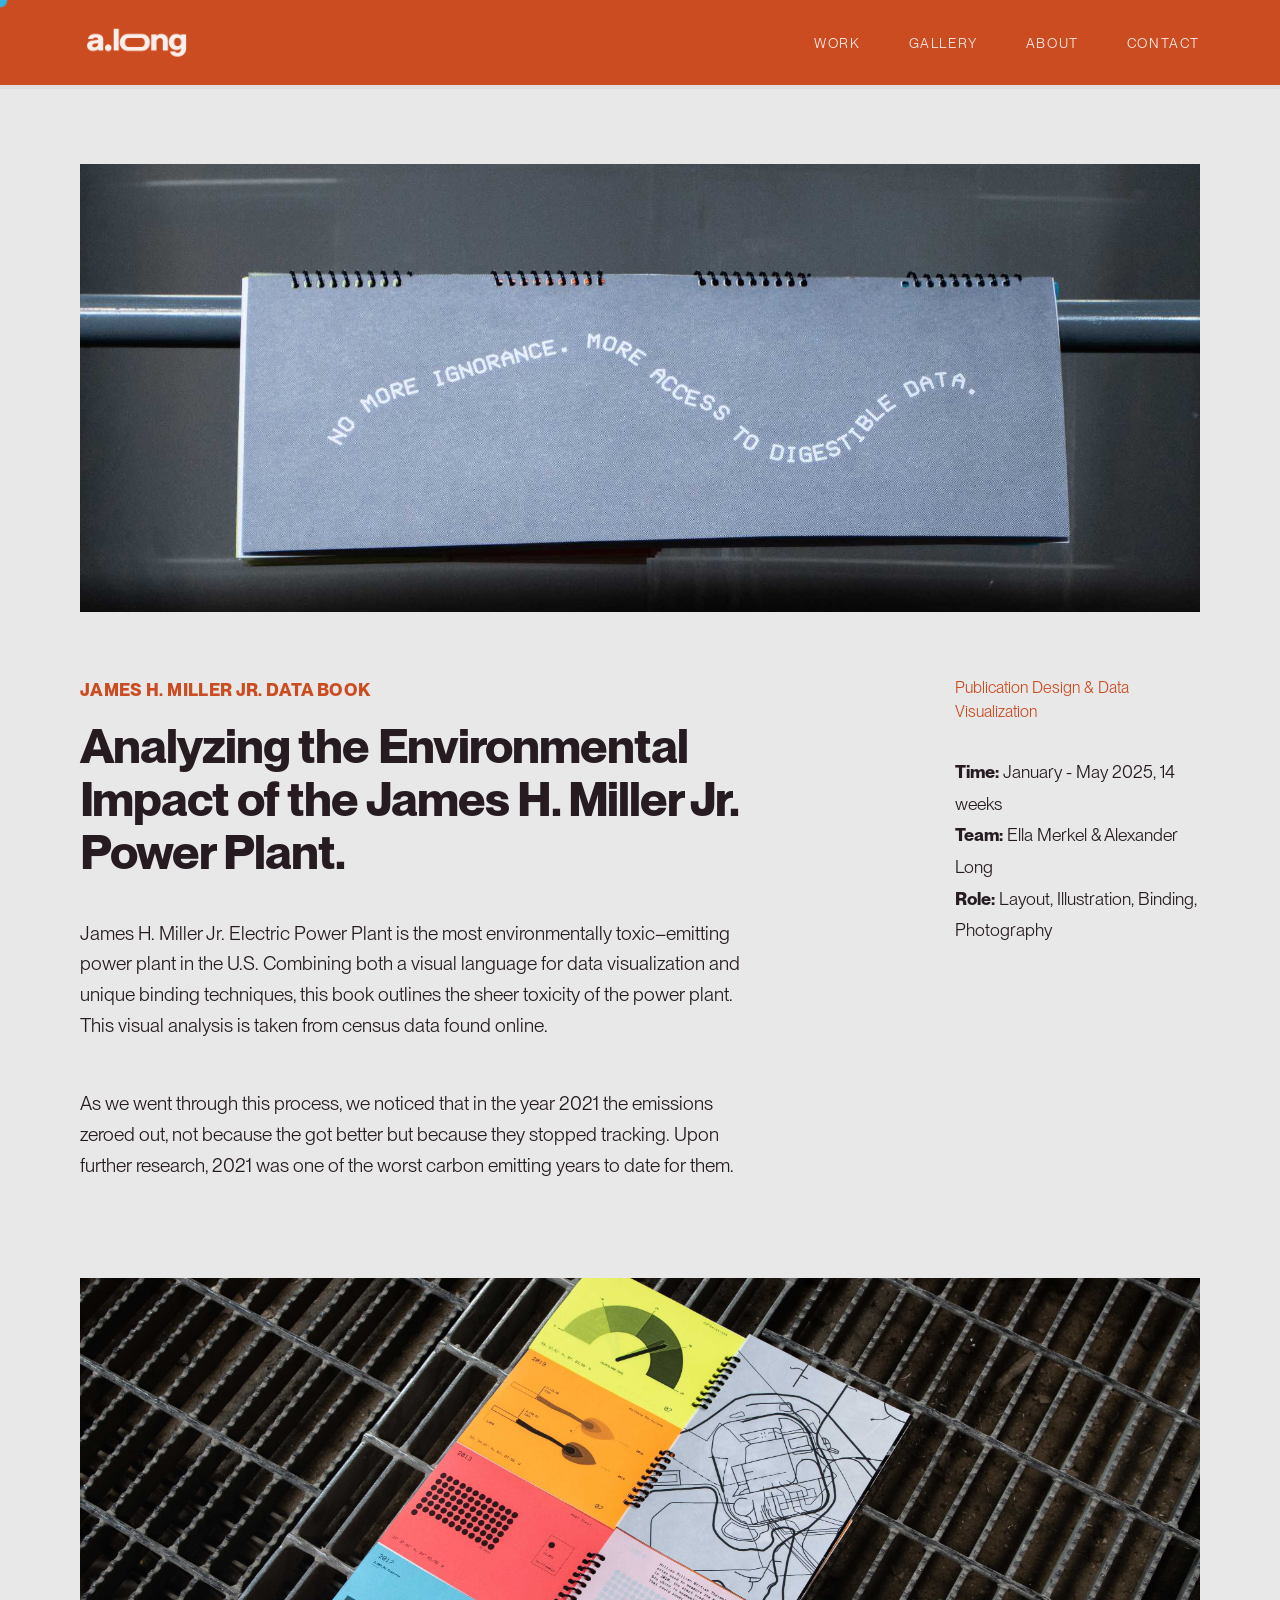
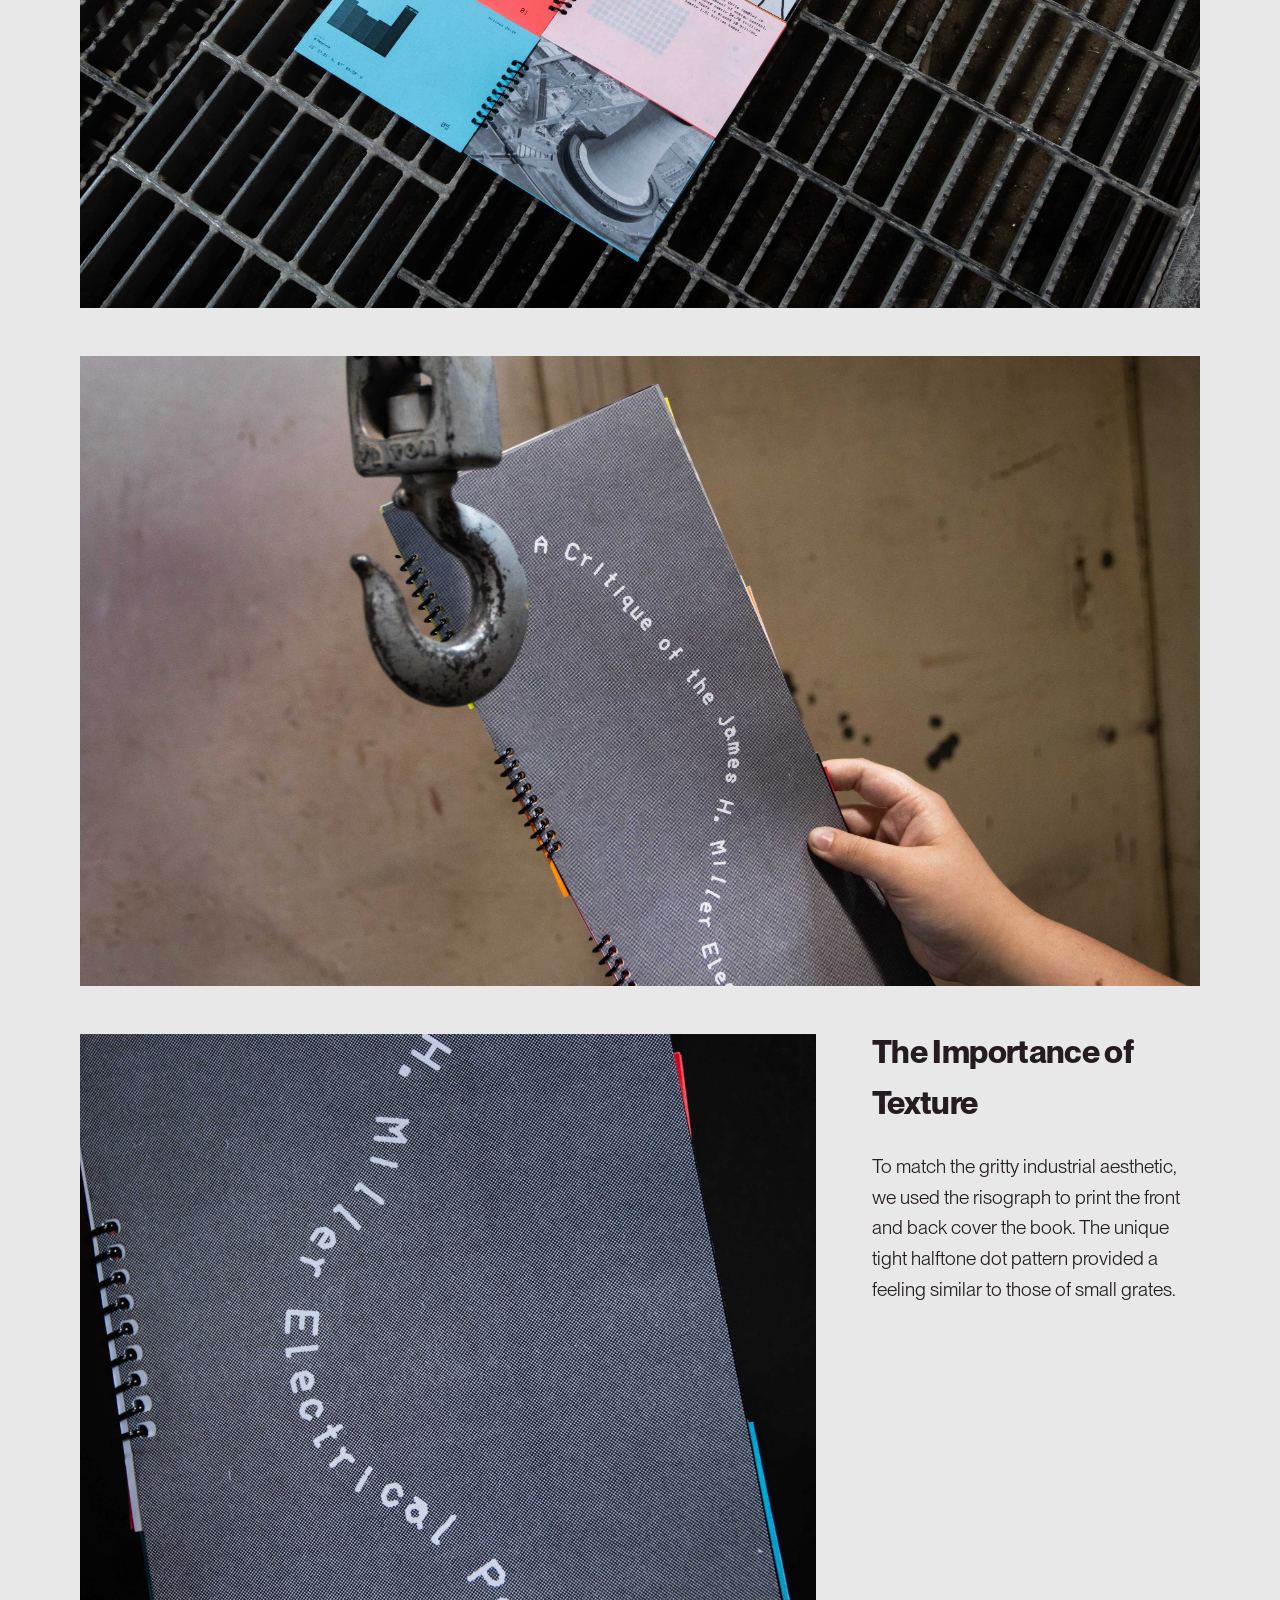
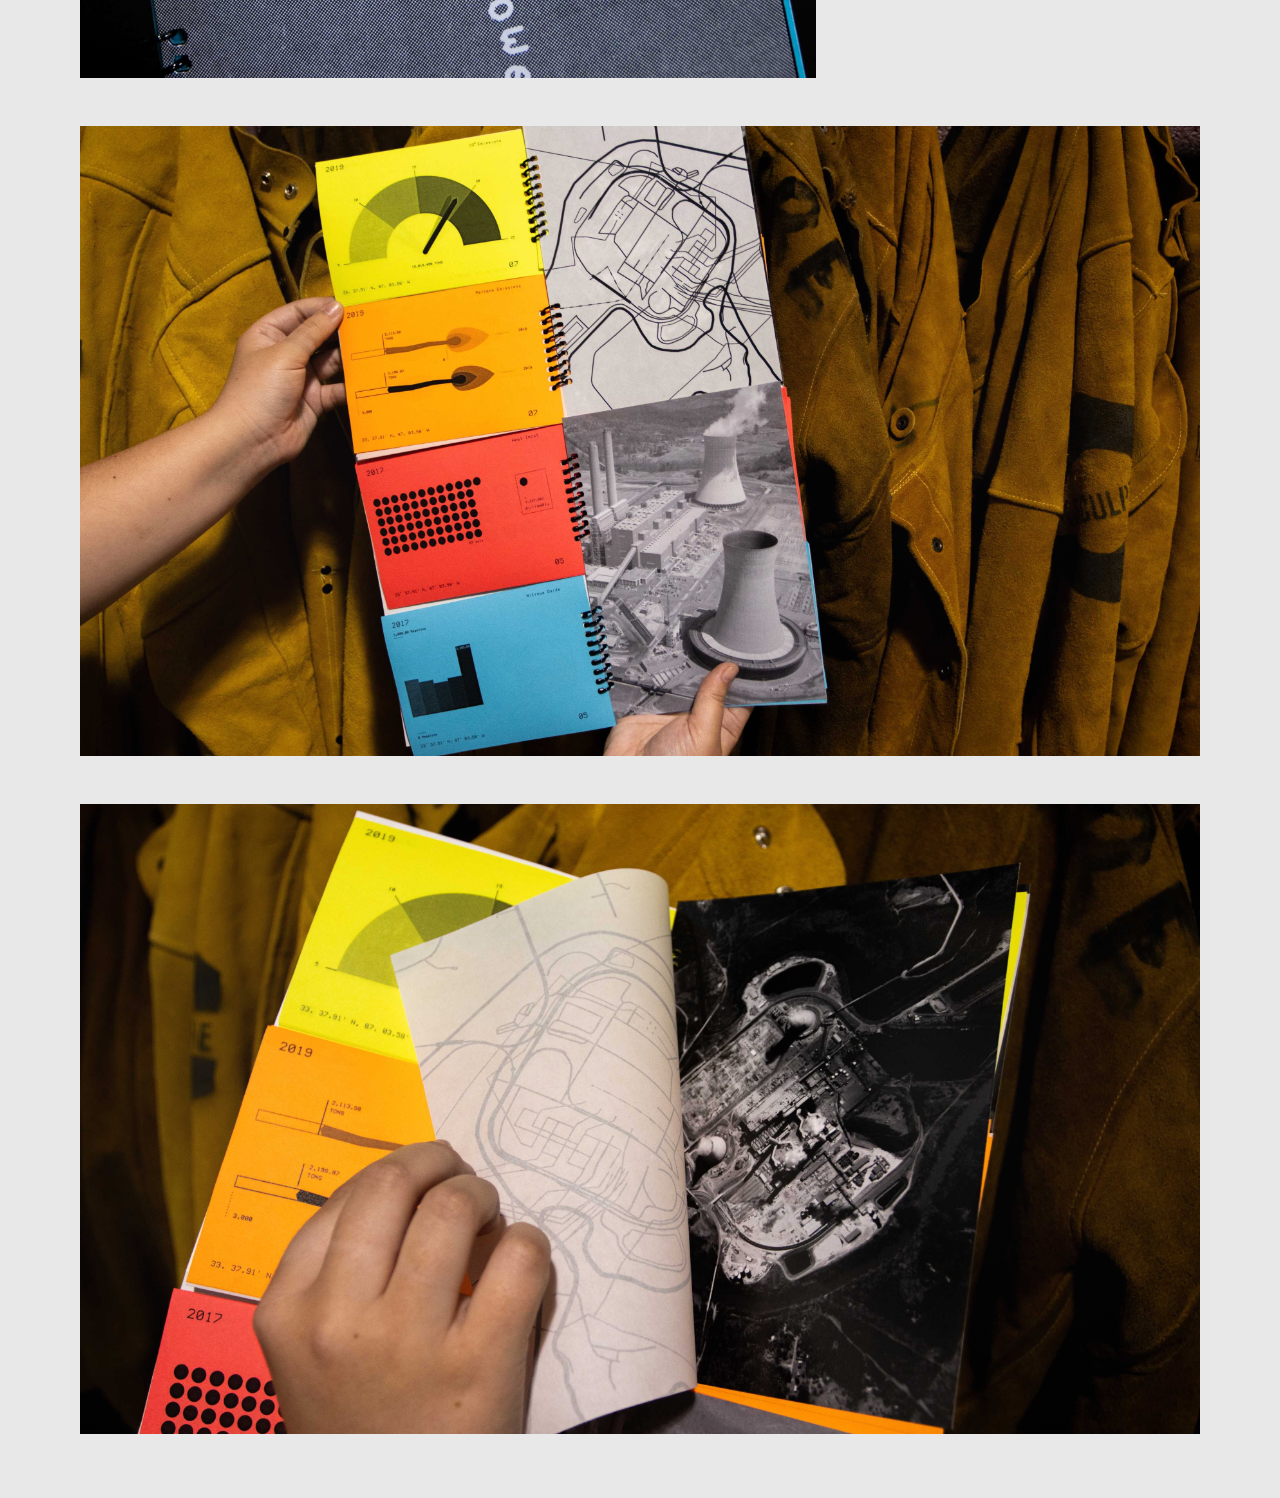
==== commit 1a4ba727: "Add homepage and about pages with seamless page transitions - Create homepage.html with bottom-posit" ====
--- a/index.html
+++ b/index.html
@@ -11,18 +11,21 @@
         <div id="scroll-progress-bar"></div>
     </div>
 
+    <!-- Custom Cursor -->
+    <div id="custom-cursor">View</div>
+
     <div id="loading-screen">
         <div class="loading-icon"></div>
     </div>
 
     <header>
-        <div class="logo"><img src="images/logo.png" alt="Alexander Long"></div>
+        <a href="homepage.html" class="logo"><img src="images/logo.png" alt="Alexander Long"></a>
         <nav>
             <ul>
-                <li><a href="#work" class="active">WORK</a></li>
-                <li><a href="page2.html">GALLERY</a></li>
-                <li><a href="#about">ABOUT</a></li>
-                <li><a href="#contact">CONTACT</a></li>
+                <li><a href="page2.html">WORK</a></li>
+                <li><a href="#" class="active">GALLERY</a></li>
+                <li><a href="about.html">ABOUT</a></li>
+                <li><a href="#">CONTACT</a></li>
             </ul>
         </nav>
     </header>
@@ -236,9 +239,83 @@
                 .catch(function() { /* keep default HTML */ });
         })();
 
+        // Page transition on WORK link click
+        (function() {
+            var workLink = document.querySelector('a[href="page2.html"]');
+            var loadingScreen = document.getElementById('loading-screen');
+            
+            if (workLink && loadingScreen) {
+                workLink.addEventListener('click', function(e) {
+                    e.preventDefault();
+                    
+                    // Start from top (hidden position)
+                    loadingScreen.style.transition = 'none';
+                    loadingScreen.style.transform = 'translateY(-100%)';
+                    loadingScreen.classList.remove('loaded');
+                    void loadingScreen.offsetWidth; // Trigger reflow
+                    
+                    // Animate down to cover screen
+                    loadingScreen.style.transition = 'transform 1.5s cubic-bezier(0.65, 0, 0.35, 1)';
+                    loadingScreen.style.transform = 'translateY(0)';
+                    
+                    setTimeout(function() {
+                        window.location.href = 'page2.html';
+                    }, 1500);
+                });
+            }
+        })();
+
+        // Custom Cursor with smooth following
+        (function() {
+            var customCursor = document.getElementById('custom-cursor');
+            
+            var cursorPos = { x: 0, y: 0 };
+            var mousePos = { x: 0, y: 0 };
+            var speed = 0.15;
+
+            document.addEventListener('mousemove', function(e) {
+                mousePos.x = e.clientX;
+                mousePos.y = e.clientY;
+            });
+
+            function updateCursor() {
+                cursorPos.x += (mousePos.x - cursorPos.x) * speed;
+                cursorPos.y += (mousePos.y - cursorPos.y) * speed;
+                
+                customCursor.style.transform = 'translate(' + cursorPos.x + 'px, ' + cursorPos.y + 'px) translate(-50%, -50%)';
+                
+                requestAnimationFrame(updateCursor);
+            }
+            updateCursor();
+
+            var navLinks = document.querySelectorAll('nav a');
+            var logo = document.querySelector('.logo');
+            
+            navLinks.forEach(function(link) {
+                link.addEventListener('mouseenter', function() {
+                    customCursor.classList.add('active');
+                });
+
+                link.addEventListener('mouseleave', function() {
+                    customCursor.classList.remove('active');
+                });
+            });
+            
+            if (logo) {
+                logo.addEventListener('mouseenter', function() {
+                    customCursor.classList.add('active');
+                });
+
+                logo.addEventListener('mouseleave', function() {
+                    customCursor.classList.remove('active');
+                });
+            }
+        })();
+
         // Header show/hide on scroll
         let lastScrollTop = 0;
         const header = document.querySelector('header');
+        const scrollProgress = document.getElementById('scroll-progress');
         const scrollThreshold = 100; // Minimum scroll before hiding header
 
         window.addEventListener('scroll', function() {
@@ -247,15 +324,18 @@
             // Only apply effect after scrolling past threshold
             if (scrollTop > scrollThreshold) {
                 if (scrollTop > lastScrollTop) {
-                    // Scrolling down - hide header
+                    // Scrolling down - hide header and move indicator to top
                     header.classList.add('header-hidden');
+                    scrollProgress.classList.add('at-top');
                 } else {
-                    // Scrolling up - show header
+                    // Scrolling up - show header and move indicator below it
                     header.classList.remove('header-hidden');
+                    scrollProgress.classList.remove('at-top');
                 }
             } else {
                 // Near top of page - always show header
                 header.classList.remove('header-hidden');
+                scrollProgress.classList.remove('at-top');
             }
             
             lastScrollTop = scrollTop;
--- a/styles.css
+++ b/styles.css
@@ -28,9 +28,6 @@
     --accent-color: #261b21;
 }
 
-[data-theme="light"] #scroll-progress {
-    background-color: #e0e0e0;
-}
 
 * {
     margin: 0;
@@ -45,17 +42,23 @@
     line-height: 1.6;
     overflow-x: hidden;
     transition: background-color 0.3s ease, color 0.3s ease;
+    cursor: none;
 }
 
 /* Scroll Progress Indicator */
 #scroll-progress {
     position: fixed;
-    bottom: 0;
+    top: 5.3rem;
     left: 0;
     width: 100%;
     height: 4px;
-    background-color: #333333;
-    z-index: 9998;
+    background-color: #e0e0e0;
+    z-index: 1001;
+    transition: top 0.3s ease;
+}
+
+#scroll-progress.at-top {
+    top: 0;
 }
 
 #scroll-progress-bar {
@@ -72,12 +75,13 @@
     left: 0;
     width: 100%;
     height: 100%;
-    background-color: #161616;
+    background-color: #261b21;
     display: flex;
     align-items: center;
     justify-content: center;
     z-index: 9999;
     transition: transform 1.5s cubic-bezier(0.65, 0, 0.35, 1);
+    transform: translateY(0);
 }
 
 #loading-screen.loaded {
@@ -101,6 +105,29 @@
     50% {
         transform: rotate(180deg);
     }
+}
+
+/* Custom Cursor */
+#custom-cursor {
+    position: fixed;
+    width: 15px;
+    height: 15px;
+    border-radius: 50%;
+    background-color: #ffffff;
+    color: #ffffff;
+    display: flex;
+    align-items: center;
+    justify-content: center;
+    font-size: 0;
+    font-weight: 700;
+    text-align: center;
+    pointer-events: none;
+    z-index: 9999;
+    left: 0;
+    top: 0;
+    will-change: transform;
+    transform-origin: center;
+    mix-blend-mode: difference;
 }
 
 /* Header */
@@ -136,6 +163,8 @@
 .logo {
     display: flex;
     align-items: center;
+    text-decoration: none;
+    cursor: none;
 }
 
 .logo img {
@@ -168,6 +197,7 @@
     letter-spacing: 0.1rem;
     opacity: 0.9;
     font-weight: 400;
+    cursor: none;
 }
 
 nav a::after {
@@ -194,6 +224,7 @@
     padding-top: 8.25rem;
     padding-left: 5rem;
     padding-right: 5rem;
+    padding-bottom: 2rem;
     animation: fadeIn 0.8s ease-out 0.2s backwards;
 }
 
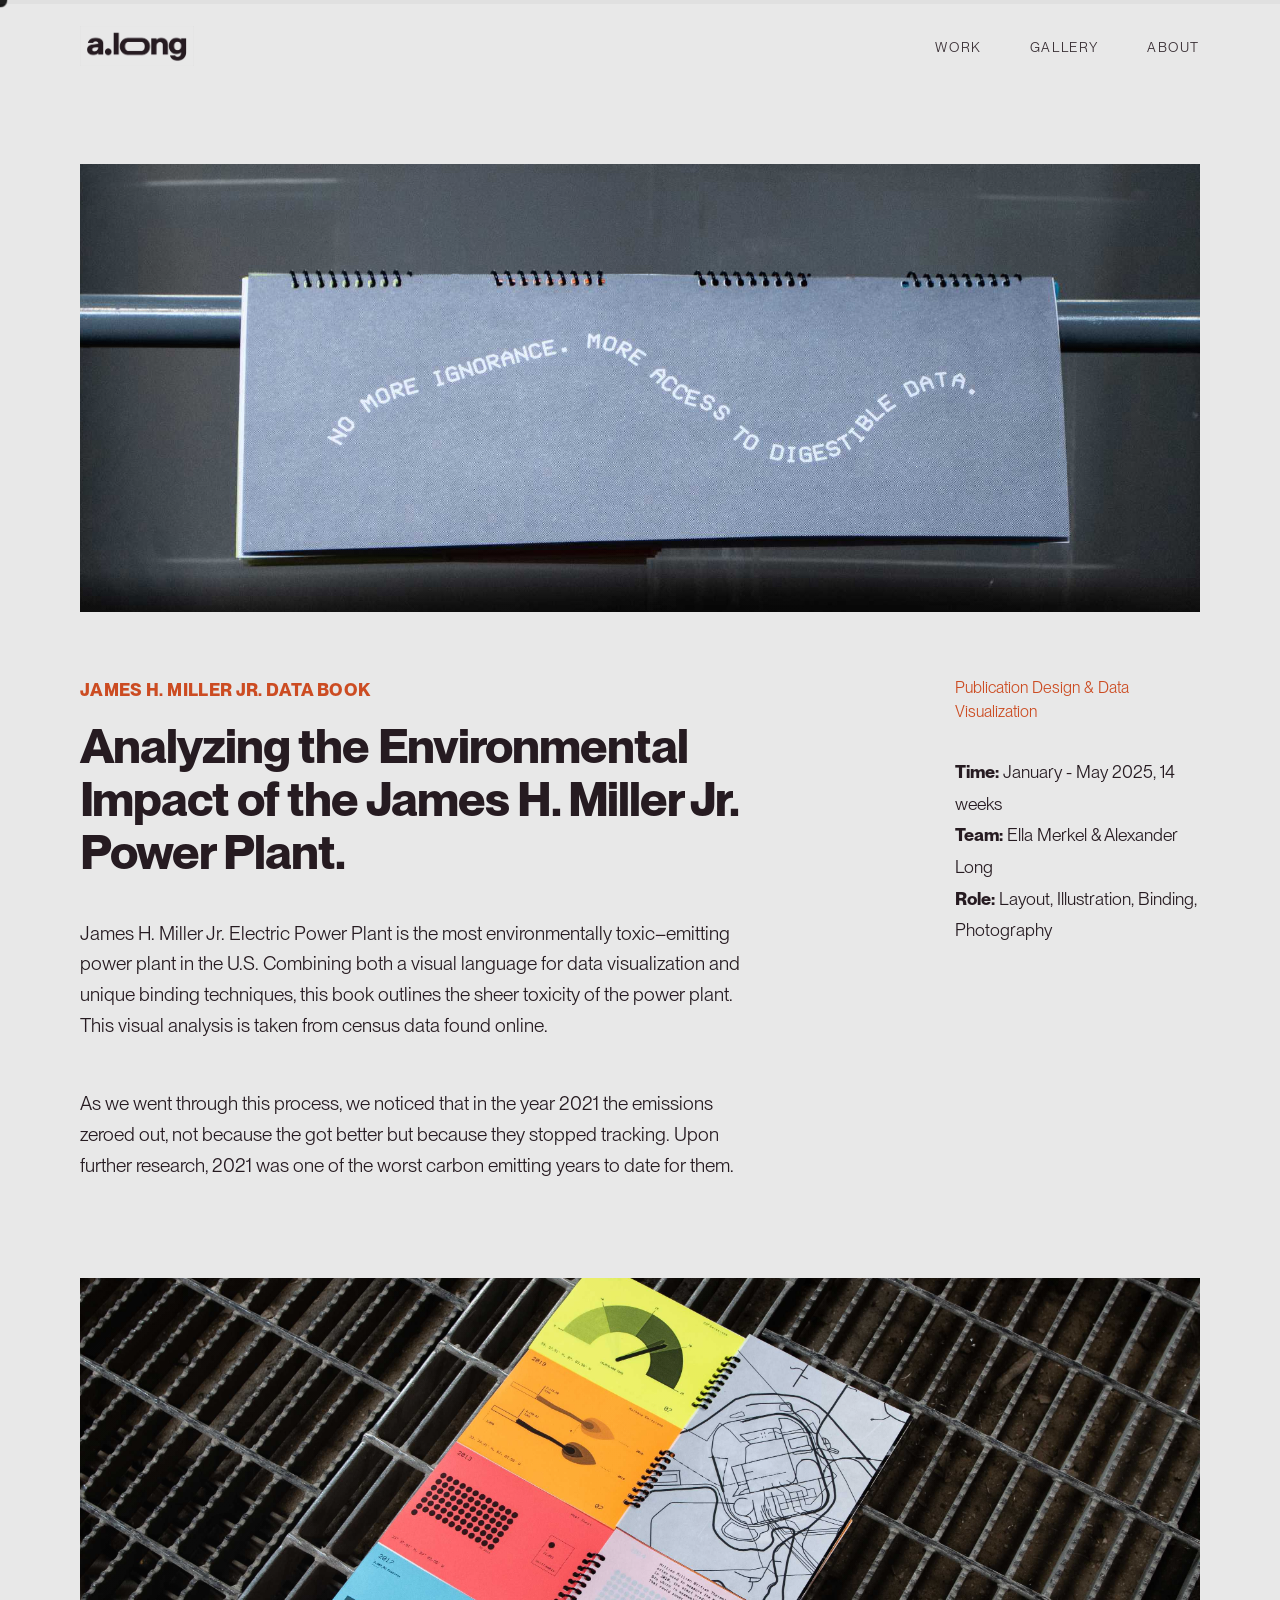
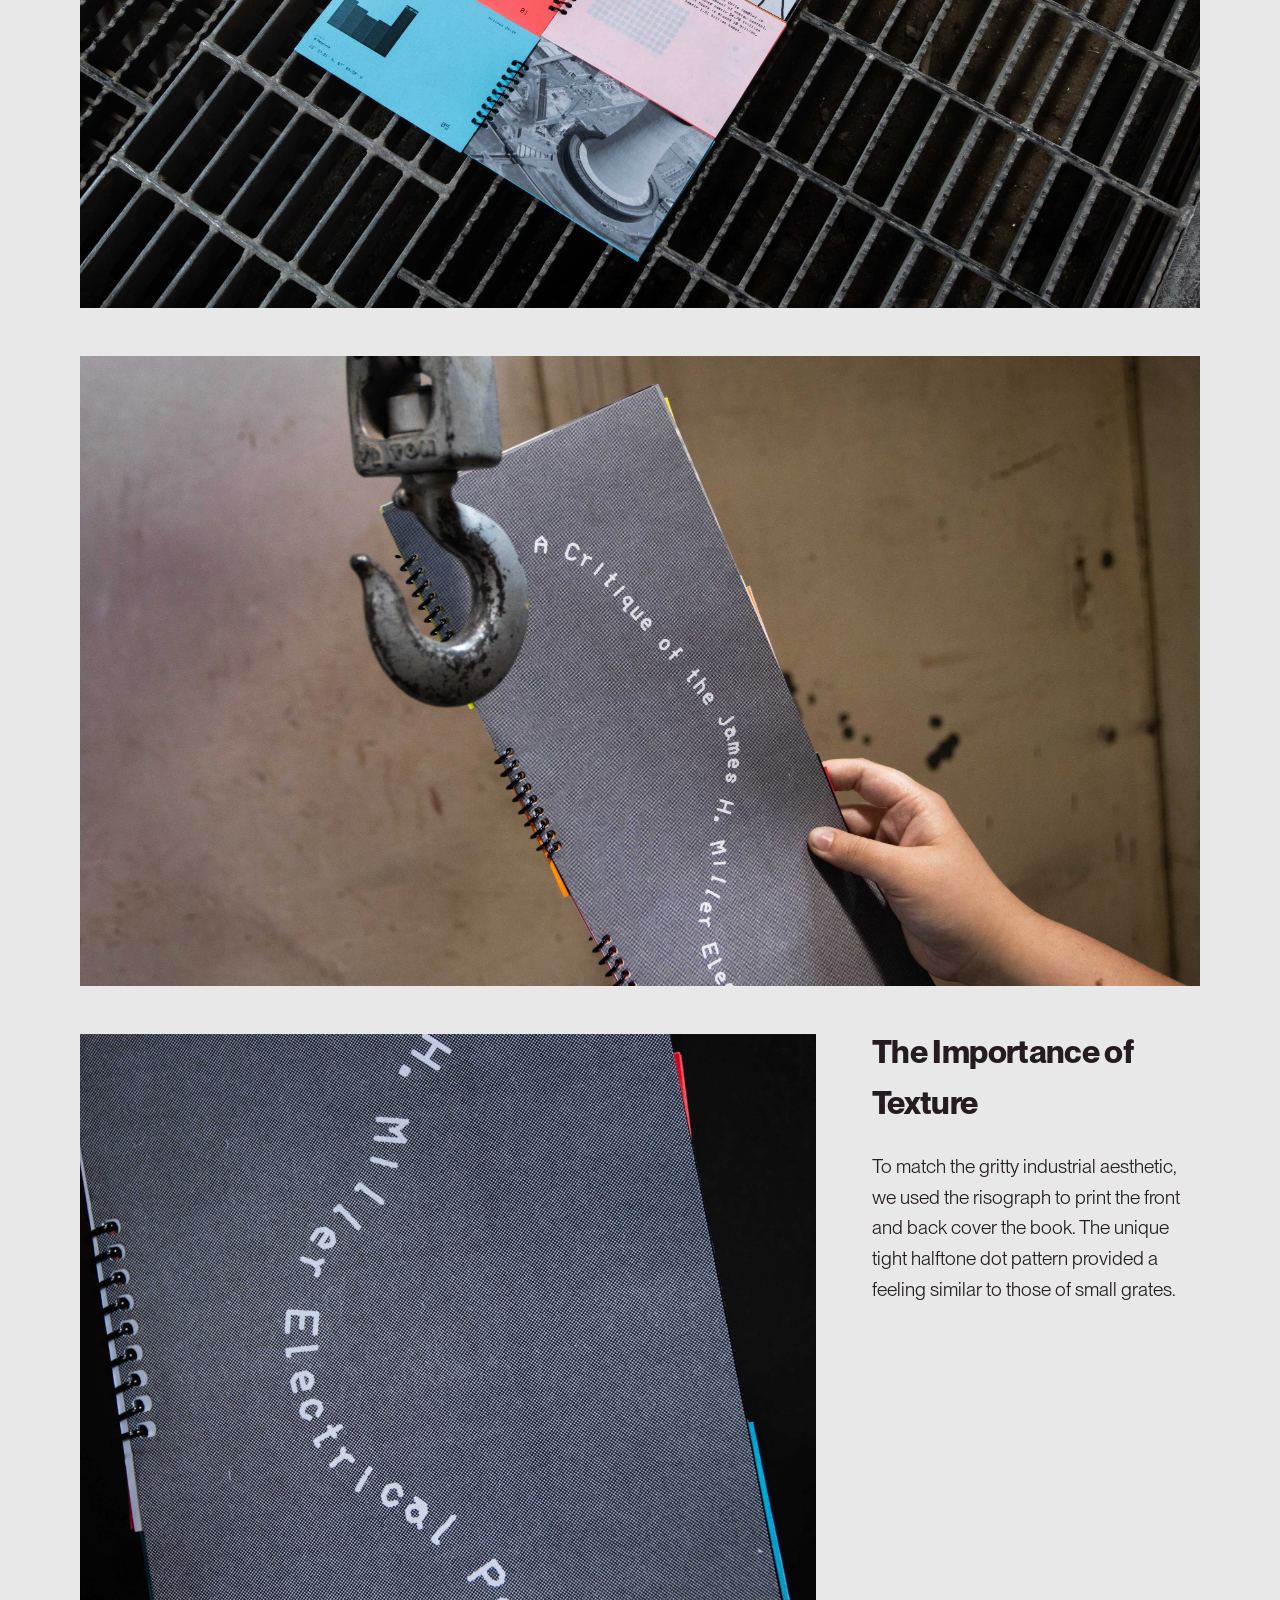
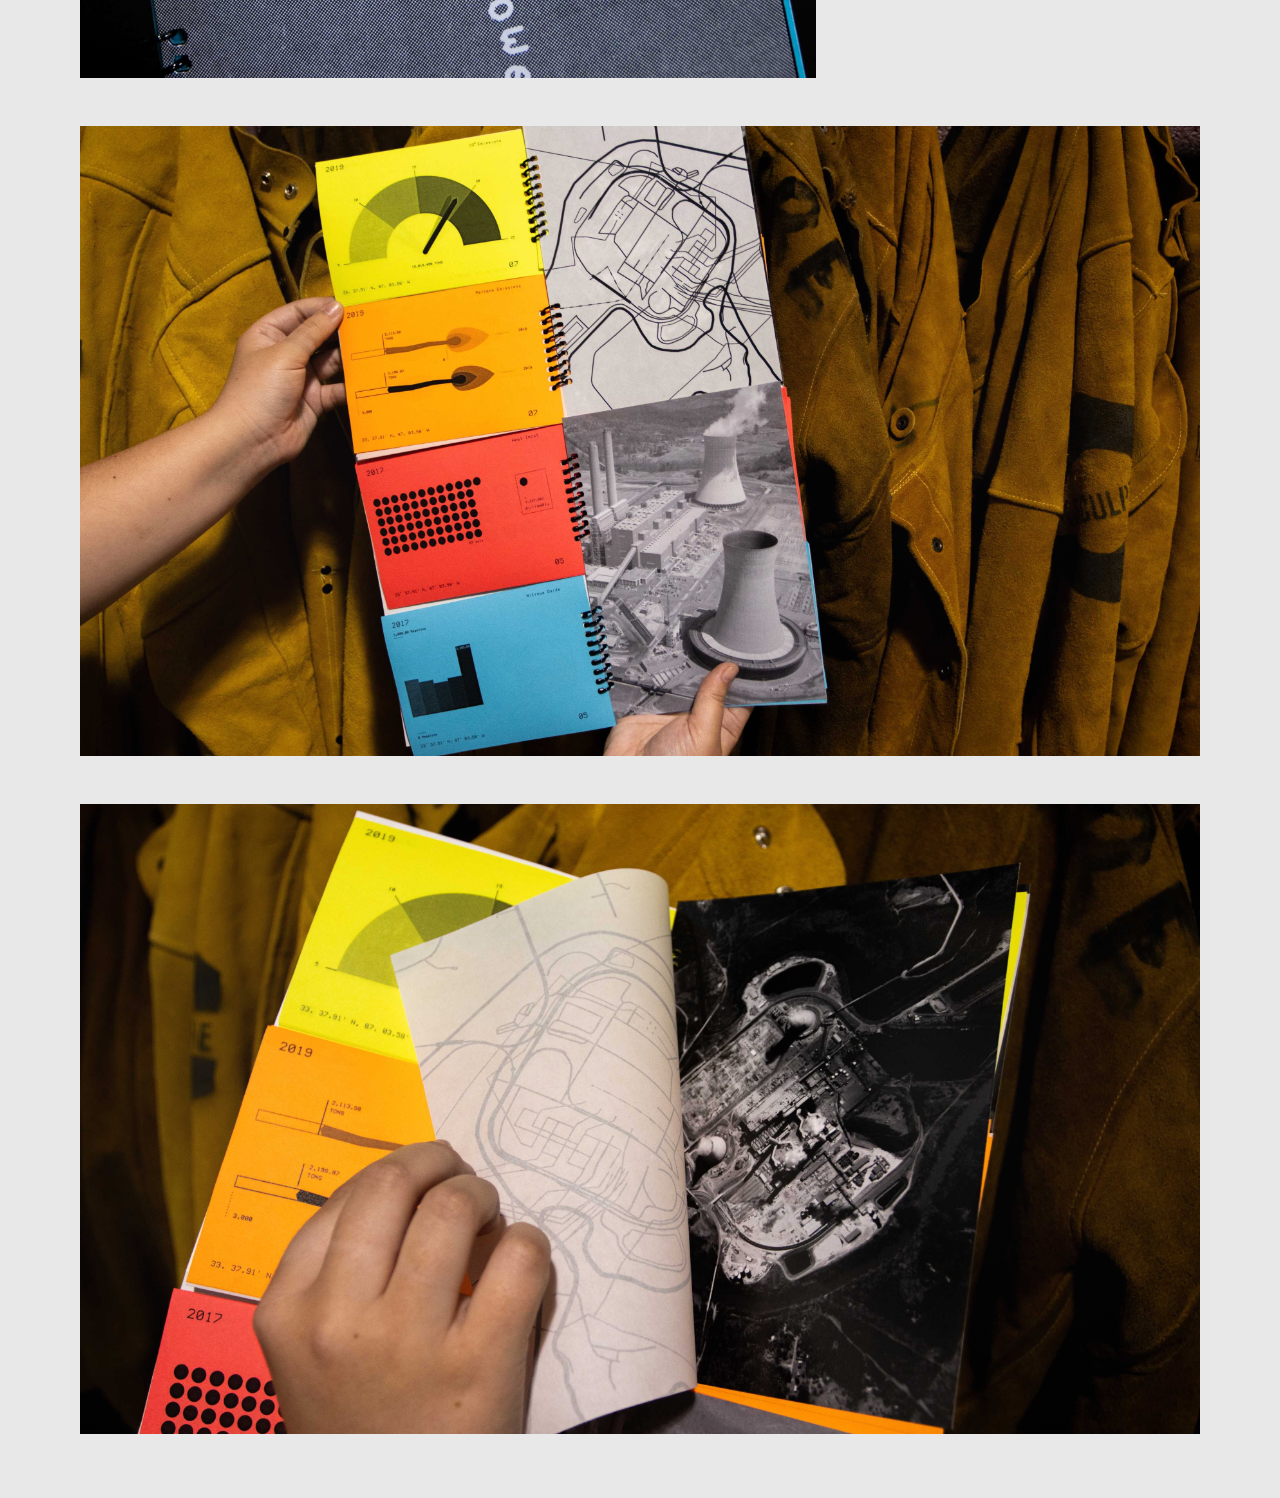
==== commit b044f1bd: "Update portfolio: about, homepage, gallery, styles, and assets Made-with: Cursor" ====
--- a/index.html
+++ b/index.html
@@ -19,13 +19,12 @@
     </div>
 
     <header>
-        <a href="homepage.html" class="logo"><img src="images/logo.png" alt="Alexander Long"></a>
+        <a href="homepage.html" class="logo"><img src="images/a-long-logo.png" alt="Alexander Long"></a>
         <nav>
             <ul>
                 <li><a href="page2.html">WORK</a></li>
-                <li><a href="#" class="active">GALLERY</a></li>
+                <li><a href="gallery.html" class="active">GALLERY</a></li>
                 <li><a href="about.html">ABOUT</a></li>
-                <li><a href="#">CONTACT</a></li>
             </ul>
         </nav>
     </header>
@@ -255,12 +254,12 @@
                     void loadingScreen.offsetWidth; // Trigger reflow
                     
                     // Animate down to cover screen
-                    loadingScreen.style.transition = 'transform 1.5s cubic-bezier(0.65, 0, 0.35, 1)';
+                    loadingScreen.style.transition = 'transform 1s cubic-bezier(0.65, 0, 0.35, 1)';
                     loadingScreen.style.transform = 'translateY(0)';
                     
                     setTimeout(function() {
                         window.location.href = 'page2.html';
-                    }, 1500);
+                    }, 1000);
                 });
             }
         })();
@@ -361,6 +360,54 @@
             updateProgressBar(); // Initial state
         })();
 
+        // Page transition for Gallery link
+        (function() {
+            var galleryLink = document.querySelector('a[href="gallery.html"]');
+            var loadingScreen = document.getElementById('loading-screen');
+            
+            if (galleryLink && loadingScreen) {
+                galleryLink.addEventListener('click', function(e) {
+                    e.preventDefault();
+                    
+                    loadingScreen.style.transition = 'none';
+                    loadingScreen.style.transform = 'translateY(-100%)';
+                    loadingScreen.classList.remove('loaded');
+                    void loadingScreen.offsetWidth;
+                    
+                    loadingScreen.style.transition = 'transform 1s cubic-bezier(0.65, 0, 0.35, 1)';
+                    loadingScreen.style.transform = 'translateY(0)';
+                    
+                    setTimeout(function() {
+                        window.location.href = 'gallery.html';
+                    }, 1000);
+                });
+            }
+        })();
+
+        // Page transition for Logo click
+        (function() {
+            var logoLink = document.querySelector('a.logo');
+            var loadingScreen = document.getElementById('loading-screen');
+            
+            if (logoLink && loadingScreen) {
+                logoLink.addEventListener('click', function(e) {
+                    e.preventDefault();
+                    
+                    loadingScreen.style.transition = 'none';
+                    loadingScreen.style.transform = 'translateY(-100%)';
+                    loadingScreen.classList.remove('loaded');
+                    void loadingScreen.offsetWidth;
+                    
+                    loadingScreen.style.transition = 'transform 1s cubic-bezier(0.65, 0, 0.35, 1)';
+                    loadingScreen.style.transform = 'translateY(0)';
+                    
+                    setTimeout(function() {
+                        window.location.href = 'homepage.html';
+                    }, 1000);
+                });
+            }
+        })();
+
     </script>
 </body>
 </html>
--- a/styles.css
+++ b/styles.css
@@ -48,7 +48,7 @@
 /* Scroll Progress Indicator */
 #scroll-progress {
     position: fixed;
-    top: 5.3rem;
+    top: 0;
     left: 0;
     width: 100%;
     height: 4px;
@@ -80,7 +80,7 @@
     align-items: center;
     justify-content: center;
     z-index: 9999;
-    transition: transform 1.5s cubic-bezier(0.65, 0, 0.35, 1);
+    transition: transform 1s cubic-bezier(0.65, 0, 0.35, 1);
     transform: translateY(0);
 }
 
@@ -138,10 +138,10 @@
     padding: 1.4rem 5rem;
     position: fixed;
     width: 100%;
-    top: 0;
+    top: 4px;
     left: 0;
     z-index: 1000;
-    background-color: #cc4c22;
+    background-color: #e8e8e8;
     transition: transform 0.3s ease, background-color 0.3s ease;
 }
 
@@ -172,7 +172,7 @@
     width: auto;
     display: block;
     background: transparent;
-    mix-blend-mode: screen;
+    mix-blend-mode: none;
 }
 
 nav {
@@ -188,7 +188,7 @@
 }
 
 nav a {
-    color: #fff;
+    color: #261b21;
     text-decoration: none;
     font-size: 0.85rem;
     position: relative;
@@ -207,7 +207,7 @@
     left: 0;
     width: 0;
     height: 1px;
-    background-color: #fff;
+    background-color: #261b21;
     transition: width 0.3s ease;
 }
 
@@ -440,6 +440,7 @@
     color: var(--text-color);
     font-weight: 400;
     margin: 0;
+    max-width: 800px;
 }
 
 @media (max-width: 768px) {
